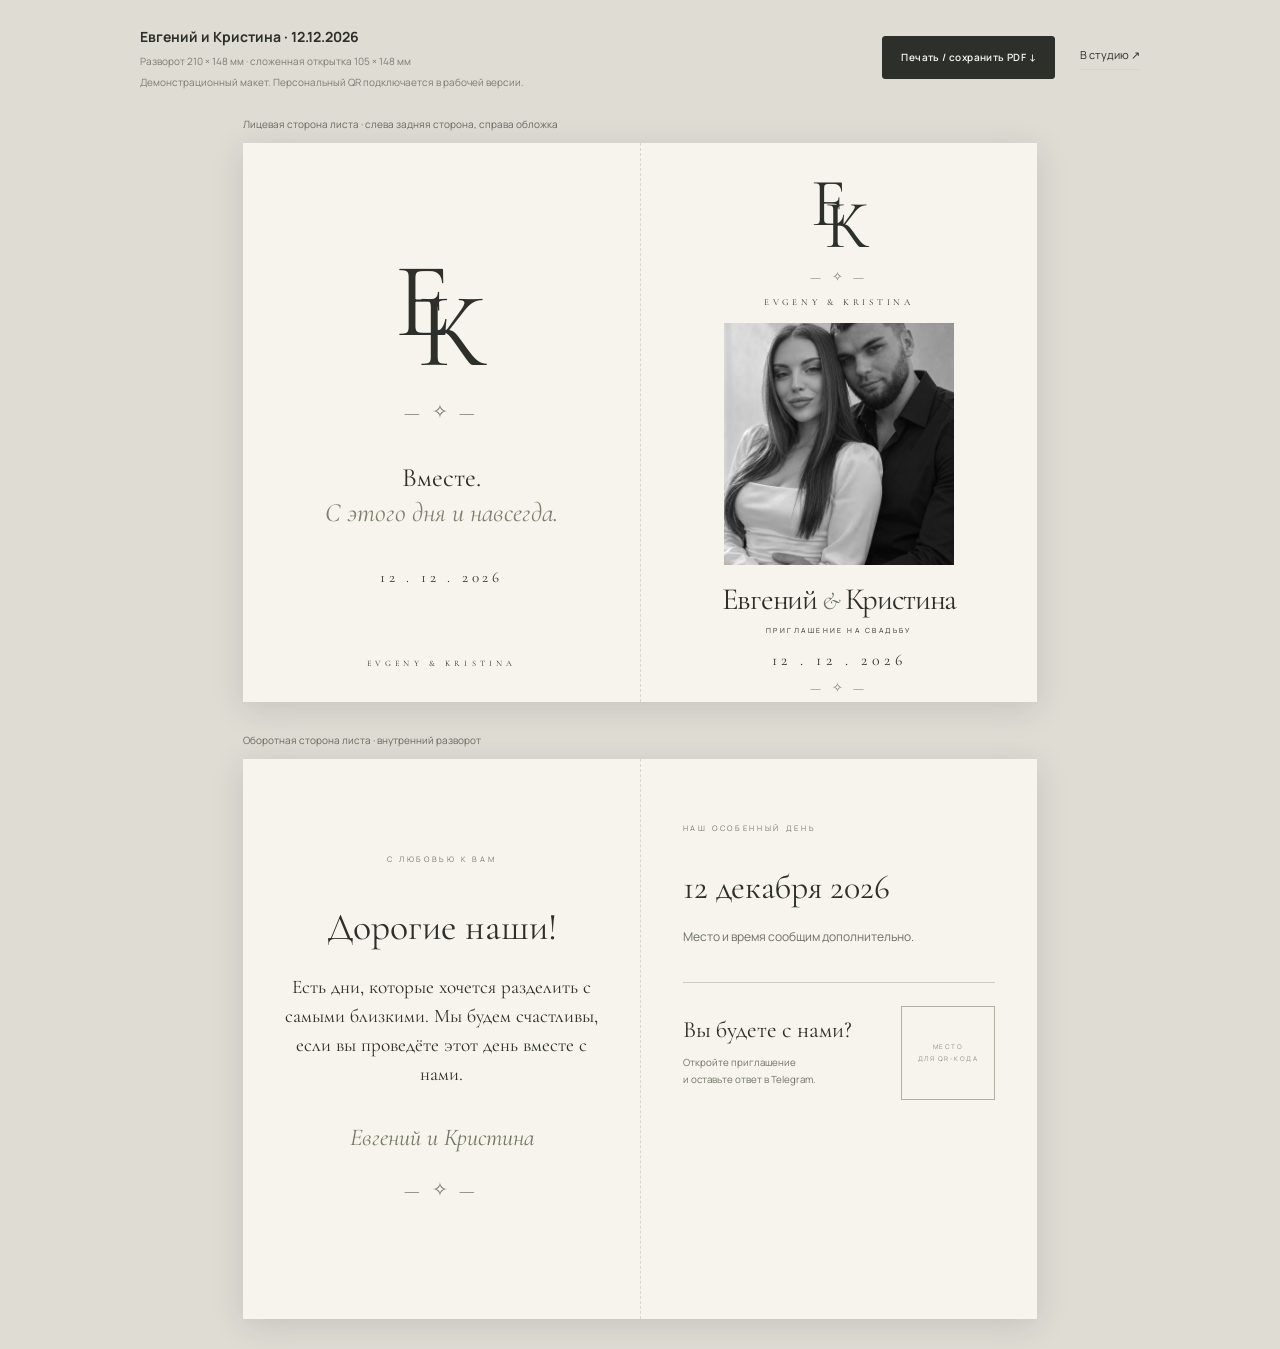
==== print.html @ 4cf1af22 "Publish wedding invitation client preview" ====
<!doctype html><html lang="ru"><head><meta charset="utf-8"><meta name="viewport" content="width=device-width,initial-scale=1"><title>Приглашение · печатный макет</title><link rel="stylesheet" href="./style.css"><link rel="stylesheet" href="./print.css"><script src="./js/print.js" defer></script></head><body class="print-body"><div class="print-controls"><div><b>Евгений и Кристина · 12.12.2026</b><p>Разворот 210 × 148 мм · сложенная открытка 105 × 148 мм</p><p id="print-warning">Демонстрационный макет. Персональный QR подключается в рабочей версии.</p></div><button class="button dark" id="print-button">Печать / сохранить PDF ↓</button><a href="./studio.html" class="text-link">В студию ↗</a></div><div class="spread-label">Лицевая сторона листа · слева задняя сторона, справа обложка</div><main><section class="spread outside"><div class="panel back"><div class="print-monogram">Е<span>К</span></div><div class="print-flourish">— ✧ —</div><p>Вместе.<br><em>С этого дня и навсегда.</em></p><div class="print-back-date">12 . 12 . 2026</div><span class="back-bottom">EVGENY & KRISTINA</span></div><div class="panel front"><div class="front-monogram">Е<span>К</span></div><div class="front-rule">— ✧ —</div><p class="front-latin">EVGENY & KRISTINA</p><img class="print-photo" src="./assets/couple-studio.webp" alt="Портрет Евгения и Кристины"><h1>Евгений <em>&</em> Кристина</h1><div class="front-invite">ПРИГЛАШЕНИЕ НА СВАДЬБУ</div><div class="front-date">12 . 12 . 2026</div><div class="front-rule bottom-rule">— ✧ —</div></div></section><div class="spread-label">Оборотная сторона листа · внутренний разворот</div><section class="spread inside"><div class="panel inside-letter"><div class="small-print-latin">С ЛЮБОВЬЮ К ВАМ</div><h2 id="print-greeting">Дорогие наши!</h2><p id="print-intro">Есть дни, которые хочется разделить с самыми близкими. Мы будем счастливы, если вы проведёте этот день вместе с нами.</p><div class="print-sign">Евгений и Кристина</div><div class="print-flourish">— ✧ —</div></div><div class="panel inside-details"><div class="small-print-latin">НАШ ОСОБЕННЫЙ ДЕНЬ</div><h2>12 декабря 2026</h2><p id="print-venue">Место и время сообщим дополнительно.</p><div id="print-schedule"></div><p id="print-deadline" class="print-deadline"></p><div class="print-qr-row"><div><h3>Вы будете с нами?</h3><p>Откройте приглашение<br>и оставьте ответ в Telegram.</p></div><div id="print-qr" class="print-qr-placeholder"><span>МЕСТО<br>ДЛЯ QR-КОДА</span></div></div><p class="print-contact" id="print-contact"></p></div></section></main></body></html>
---- style.css ----
@import url(./fonts/fonts.css);
:root{--paper:#f4f0e9;--paper-light:#faf8f4;--ink:#2d302a;--muted:#7c7d73;--line:#d8d4ca;--sage:#707967;--serif:'Cormorant Garamond',Georgia,'Times New Roman',serif;--sans:'Manrope','Segoe UI',Arial,sans-serif;--radius:3px}
*{box-sizing:border-box}html{scroll-behavior:smooth;scroll-padding-top:30px}body{margin:0;background:var(--paper);color:var(--ink);font-family:var(--sans);font-size:14px;line-height:1.7;-webkit-font-smoothing:antialiased}body:before{content:'';position:fixed;inset:0;pointer-events:none;opacity:.09;z-index:5;background-image:url("data:image/svg+xml,%3Csvg viewBox='0 0 180 180' xmlns='http://www.w3.org/2000/svg'%3E%3Cfilter id='n'%3E%3CfeTurbulence type='fractalNoise' baseFrequency='.8' numOctaves='3' stitchTiles='stitch'/%3E%3C/filter%3E%3Cpath fill='%23737360' opacity='.35' filter='url(%23n)' d='M0 0h180v180H0z'/%3E%3C/svg%3E")}a{color:inherit;text-decoration:none}button,input,select,textarea{font:inherit}button,a,input,select,textarea{touch-action:manipulation}button{cursor:pointer}button:disabled{opacity:.55;cursor:wait}button:focus-visible,a:focus-visible,input:focus-visible,select:focus-visible,textarea:focus-visible{outline:2px solid var(--sage);outline-offset:5px}input,select,textarea{min-width:0}textarea{resize:vertical}img{max-width:100%;display:block}[hidden]{display:none!important}h1,h2,h3,p{margin:0}h1,h2,h3{font-family:var(--serif);font-weight:400;line-height:1.06}em,.serif-italic{font-family:var(--serif);font-weight:400;font-style:italic}.tiny{font-size:11px;line-height:1.65}.muted{color:var(--muted)}.eyebrow,.section-number{font-size:10px;font-weight:600;letter-spacing:2.3px;line-height:1.8}.eyebrow{display:flex;align-items:center;gap:15px}.fine-line{width:45px;height:1px;background:var(--ink)}.button{display:inline-flex;gap:35px;align-items:center;justify-content:space-between;padding:17px 24px;border:1px solid var(--ink);font-size:11px;font-weight:600;letter-spacing:.4px;line-height:1.5;transition:background .2s,color .2s,transform .2s;border-radius:var(--radius)}.button span{font-size:20px;font-weight:400;line-height:1}.button.dark{background:var(--ink);color:var(--paper-light)}.button.dark:hover{background:#4e5748}.button.light{background:transparent}.button.light:hover{background:#e9e5dc}.button.small{padding:10px 15px;font-size:11px;gap:15px}.button.full{width:100%}.text-link{display:inline-flex;gap:24px;border-bottom:1px solid var(--line);padding-bottom:5px;font-size:11px}.text-link:hover{border-color:var(--ink)}.preview-bar{background:#e4e7dd;display:flex;align-items:center;justify-content:space-between;padding:8px max(5vw,24px);font-size:9px;letter-spacing:1.3px}.preview-bar a{letter-spacing:0;font-size:11px}.site-header{max-width:1440px;margin:auto;padding:28px 6vw;display:flex;align-items:center;justify-content:space-between;border-bottom:1px solid var(--line)}.brand{font:38px/1 var(--serif);display:flex;align-items:center;position:relative;letter-spacing:-10px;width:240px}.brand>span{position:relative;top:7px}.brand i{font:9px var(--sans);font-style:normal;letter-spacing:2px;margin-left:34px}.site-header nav{display:flex;align-items:center;gap:37px;font-size:11px}.nav-answer{border-bottom:1px solid var(--ink);padding:7px 0}.nav-answer span{margin-left:16px}.hero{max-width:1440px;min-height:760px;position:relative;margin:auto;padding:70px 10vw 90px;display:grid;grid-template-columns:1fr 1fr;gap:7vw;align-items:center}.hero h1{font-size:clamp(65px,7.2vw,112px);letter-spacing:-3px;margin:25px 0 22px;line-height:.94}.hero h1 em{font-size:.76em;display:inline-block;padding-right:4px;color:#7b806e}.hero-description{font-size:13px;color:#72756b;line-height:1.8}.hero-date{display:flex;align-items:center;gap:17px;margin:32px 0 30px}.hero-date>span:first-child{font:65px/.9 var(--serif)}.hero-date i{font-style:normal;font-size:11px;line-height:1.8;letter-spacing:1px}.date-star{font-size:44px;color:#8a8c7d;padding-left:25px}.hero-copy>.tiny{margin-top:14px;font-size:9px}.hero-art{position:relative;padding:0 16px 0 0;max-width:460px;justify-self:center;width:100%}.photo-mat{background:#fcfaf6;padding:23px 23px 17px;box-shadow:0 20px 60px #3f3b2b13,0 1px 3px #3f3b2b18;transform:rotate(2deg);position:relative}.photo-topline{font:10px var(--serif);letter-spacing:4px;text-align:center;margin-bottom:18px}.photo-topline span{padding:0 8px}.main-photo{width:100%;height:auto;aspect-ratio:3/4;object-fit:cover;object-position:center;filter:grayscale(1);border:0}.photo-sign{font:italic 35px/1.1 var(--serif);text-align:center;padding-top:19px}.photo-bottomline{font:10px var(--sans);letter-spacing:3px;text-align:center;margin-top:12px;color:#777c6d}.vertical-note{position:absolute;right:-28px;top:27%;writing-mode:vertical-rl;font-size:8px;letter-spacing:3px;color:var(--muted)}.hero-flower{position:absolute;left:-40px;bottom:-45px;font:100px var(--serif);color:#858b75;transform:rotate(10deg)}.scroll-note{position:absolute;bottom:25px;left:10vw;display:flex;gap:28px;font-size:8px;letter-spacing:2px}.scroll-note span{font-size:18px;line-height:1}.section{max-width:1440px;margin:auto;padding:90px 10vw;border-top:1px solid var(--line)}.invitation-section{display:grid;grid-template-columns:1fr 3fr;gap:50px}.section-number{color:var(--muted);font-size:9px;letter-spacing:1.8px;white-space:nowrap}.invitation-body{text-align:center;max-width:670px}.ornament{color:#818871;font-family:var(--serif);font-size:25px;letter-spacing:6px}.invitation-body h2{font-size:58px;margin:24px 0}.letter{font:30px/1.45 var(--serif);white-space:pre-line}.letter-sign{font:italic 30px/1.5 var(--serif);margin-top:26px;color:#777e6c}.countdown{display:flex;justify-content:center;align-items:center;gap:17px;margin-top:45px}.countdown>span{font:58px/.9 var(--serif)}.countdown>div{font-size:9px;line-height:1.6;text-align:left;letter-spacing:1px;color:var(--muted)}.section-heading{display:flex;align-items:flex-start;justify-content:space-between;gap:30px;margin-bottom:48px}.section-heading h2{font-size:52px}.details-grid{display:grid;grid-template-columns:1fr 1fr;border:1px solid var(--line)}.detail{padding:40px 45px}.detail+.detail{border-left:1px solid var(--line)}.detail-icon{font-size:28px;color:#7b846f;line-height:1;display:block;margin-bottom:22px}.detail .eyebrow{font-size:8px;color:var(--muted);margin-bottom:10px}.detail h3{font-size:35px;margin-bottom:10px}.detail p{font-size:12px;color:var(--muted);white-space:pre-line}.detail .text-link,.detail>.tiny{margin-top:22px;display:inline-block}.schedule-block{margin-top:45px}.schedule-block h3{font-size:36px;margin-bottom:24px}.schedule{display:grid;grid-template-columns:repeat(3,1fr);gap:20px}.schedule-item{border-top:1px solid var(--line);padding-top:16px}.schedule-item time{font:33px var(--serif)}.schedule-item p{font-size:12px;margin-top:6px;color:var(--muted)}.note-block{padding:28px 0 0;border-top:1px solid var(--line);margin-top:35px}.note-block p{margin-top:15px;white-space:pre-line;max-width:650px;font-size:13px}.rsvp-section{display:grid;grid-template-columns:1fr 1.2fr;gap:8vw;background:#edece3}.rsvp-intro h2{font-size:75px;margin:30px 0 22px}.rsvp-intro h2 em{color:#79826c}.rsvp-intro>p{font-size:12px;color:#72776b;max-width:270px}.deadline{margin-top:20px}.rsvp-mark{font:115px/1 var(--serif);letter-spacing:-35px;margin:50px 0 35px;color:#929782}.rsvp-mark span{position:relative;top:25px}.rsvp-panel{background:var(--paper-light);border:1px solid #deded1;padding:35px}.form-top{display:flex;justify-content:space-between;gap:10px;align-items:center;margin-bottom:26px}.form-top .eyebrow{font-size:9px;letter-spacing:1.5px}.form-top .tiny{font-size:9px;color:var(--muted)}.field{display:flex;flex-direction:column;gap:8px;margin-bottom:20px;font-size:11px;font-weight:600;line-height:1.5}.field input,.field select,.field textarea{width:100%;border:1px solid var(--line);padding:12px 13px;background:transparent;color:var(--ink);border-radius:2px;font-weight:400;font-size:12px}.field input::placeholder,.field textarea::placeholder{color:#9b9b91}.field input:focus,.field select:focus,.field textarea:focus{border-color:#788467;outline-offset:1px}fieldset{margin:0 0 20px;padding:0;border:0;min-width:0}legend{font-size:11px;font-weight:600;margin-bottom:10px;padding:0}.choice-grid{display:grid;grid-template-columns:1fr 1fr;gap:10px}.choice{padding:14px 12px;border:1px solid var(--line);display:flex;align-items:flex-start;gap:8px;cursor:pointer;position:relative;line-height:1.5}.choice:has(input:checked){border-color:#707c61;background:#edf0e6}.choice input{accent-color:#68755b;width:13px;height:13px;margin:3px 0 0;flex-shrink:0}.choice b{font-size:10px;display:block;font-weight:600}.choice small{font-size:9px;display:block;color:var(--muted);margin-top:4px}.choice i{font-style:normal;margin-left:auto;font-size:15px}.party-size{display:grid;grid-template-columns:1fr 1fr;gap:14px}.party-size .field{margin-bottom:4px}#party-hint{margin:8px 0 20px}.person-card{border-top:1px solid var(--line);padding-top:18px;margin-top:18px}.person-label{font-size:9px;font-weight:600;letter-spacing:1.5px;color:#78816e;margin-bottom:14px}.drink-group legend{font-size:10px;font-weight:400}.drink-options{display:flex;flex-wrap:wrap;gap:6px}.drink-chip{font-size:10px;cursor:pointer;position:relative}.drink-chip input{position:absolute;opacity:0;width:1px;height:1px}.drink-chip span{display:block;border:1px solid var(--line);padding:7px 10px;line-height:1.2;border-radius:30px}.drink-chip input:checked+span{background:var(--ink);border-color:var(--ink);color:#fff}.drink-chip input:focus-visible+span{outline:2px solid #6b785d;outline-offset:3px}.check-row{display:flex;align-items:flex-start;gap:10px;font-size:10px;line-height:1.6;cursor:pointer}.check-row input{width:15px;height:15px;margin:1px 0 0;accent-color:#68755b;flex-shrink:0}.transfer{padding:15px 0 20px;border-top:1px solid var(--line)}.comment-field{padding-top:8px}.optional{font-size:9px;color:var(--muted);font-weight:400}.consent{margin:22px 0 8px}.rsvp-panel .button{margin-top:20px}.notice{padding:13px 15px;margin:12px 0;font-size:12px;border-left:2px solid}.notice.error{background:#f5e9e3;color:#964d39;border-color:#ad654a}.notice.good{background:#e9eee2;color:#526444;border-color:#73865c}.save-message{padding:16px 0 0;font-size:12px;color:#53654a}.closing{text-align:center;padding:90px 20px}.closing h2{font-size:62px;margin:24px 0}.closing h2 em{color:#7a826c}.closing p{font-size:12px;color:var(--muted)}.closing #contact{margin-top:18px;white-space:pre-line}.closing-date{font-family:var(--serif);font-size:20px;letter-spacing:4px;margin-top:38px}footer{max-width:1440px;margin:auto;border-top:1px solid var(--line);padding:22px 6vw;display:flex;align-items:center;justify-content:space-between;color:var(--muted);font-size:10px}footer>span{font:22px var(--serif);color:var(--ink)}
/* Organizer studio */
.studio{background:#f6f4ef}.studio:before{opacity:.035}.studio-header{display:flex;justify-content:space-between;align-items:center;padding:22px 4vw;border-bottom:1px solid var(--line);background:var(--paper-light)}.studio-wordmark{display:flex;align-items:center;gap:20px}.studio-wordmark b{font:32px var(--serif);font-weight:400;white-space:nowrap}.studio-wordmark span{border-left:1px solid var(--line);padding-left:20px;font-size:10px;letter-spacing:1.5px;color:var(--muted)}.studio-actions{display:flex;gap:20px;align-items:center;font-size:11px}.studio-main{max-width:1320px;margin:auto;padding:42px 4vw 70px}.studio-heading{display:flex;justify-content:space-between;gap:20px;align-items:flex-end;margin-bottom:30px}.studio-heading h1{font-size:52px}.studio-heading .eyebrow{font-size:9px;color:var(--muted);margin-bottom:12px}.local-badge{font-size:10px;background:#e8ecdf;color:#637052;padding:7px 11px;border:1px solid #d8dfcb;white-space:nowrap}.stats{display:grid;grid-template-columns:repeat(4,1fr);border:1px solid var(--line);margin-bottom:35px;background:var(--paper-light)}.stat{padding:22px 26px}.stat+.stat{border-left:1px solid var(--line)}.stat b{display:block;font:43px/1.1 var(--serif);font-weight:400}.stat span{font-size:10px;color:var(--muted)}.tabs{display:flex;gap:30px;border-bottom:1px solid var(--line);margin-bottom:28px;overflow:auto}.tab{padding:13px 0;border:0;border-bottom:2px solid transparent;background:transparent;font-size:12px;white-space:nowrap;color:var(--muted)}.tab[aria-selected=true]{border-color:var(--ink);color:var(--ink)}.studio-toolbar{display:flex;gap:12px;align-items:center;justify-content:space-between;flex-wrap:wrap;margin-bottom:20px}.search-field{display:flex;gap:10px;flex:1;max-width:430px}.search-field input,.search-field select{padding:11px 13px;background:var(--paper-light);border:1px solid var(--line);font-size:11px;width:100%}.search-field select{max-width:145px}.toolbar-buttons{display:flex;gap:10px}.studio-card{background:var(--paper-light);border:1px solid var(--line);padding:28px;margin-bottom:20px}.studio-card h2{font-size:32px;margin-bottom:12px}.studio-card>p{font-size:12px;color:var(--muted);margin-bottom:22px}.studio-card .field{font-size:11px}.form-grid{display:grid;grid-template-columns:repeat(2,1fr);gap:0 20px}.span-2{grid-column:1/-1}.create-form{display:grid;grid-template-columns:3fr 1fr 1fr auto;gap:14px;align-items:end}.create-form .field{margin-bottom:0}.create-form .button{padding:14px 22px;white-space:nowrap}.guest-table{width:100%;border-collapse:collapse;font-size:11px}.guest-table th{text-align:left;white-space:nowrap;font-size:9px;letter-spacing:1px;font-weight:500;color:var(--muted);padding:13px 14px;border-bottom:1px solid var(--line)}.guest-table td{padding:18px 14px;border-bottom:1px solid #e6e3da;vertical-align:middle}.guest-table td:first-child{min-width:165px}.guest-table td strong{font-weight:600;font-size:12px;display:block}.guest-table td small{color:var(--muted);font-size:10px}.table-wrap{overflow-x:auto;border:1px solid var(--line);background:var(--paper-light)}.guest-table td:last-child{white-space:nowrap}.badge{font-size:9px;padding:4px 8px;display:inline-block;background:#e9e7de;color:#76786a;white-space:nowrap}.badge.yes{background:#e6ecde;color:#657353}.badge.no{background:#eee2dc;color:#936450}.badge.revoked{background:#eee9e6;color:#9c8b82}.link-button{background:transparent;border:0;border-bottom:1px solid var(--line);padding:3px 0;font-size:10px;color:var(--ink);margin-right:12px}.link-button:hover{border-color:var(--ink)}.empty-state{text-align:center;padding:58px 25px}.empty-state .ornament{font-size:35px}.empty-state h3{font-size:35px;margin:16px 0 12px}.empty-state p{font-size:12px;color:var(--muted);max-width:440px;margin:auto}.metric-grid{display:grid;grid-template-columns:1fr 1fr;gap:20px}.metric-row{display:flex;justify-content:space-between;gap:25px;padding:13px 0;border-bottom:1px solid var(--line);font-size:12px}.metric-row:last-child{border-bottom:0}.metric-row b{font-weight:500;font-size:15px}.guest-note{padding:15px 0;border-top:1px solid var(--line);font-size:12px}.guest-note b{font-weight:600;display:block;margin-bottom:6px}.guest-note p{color:var(--muted);white-space:pre-line}.connection-item{display:flex;gap:15px;align-items:flex-start;margin-bottom:20px}.connection-item .number{border:1px solid var(--line);padding:3px 12px;font:25px var(--serif)}.connection-item h3{font:600 12px var(--sans);margin-bottom:6px}.connection-item p{font-size:12px;color:var(--muted)}.connection-item code{font-size:11px;background:#efede5;padding:2px 5px;overflow-wrap:anywhere}.login-wrap{max-width:420px;margin:10vh auto;padding:35px;background:var(--paper-light);border:1px solid var(--line)}.login-wrap .eyebrow{font-size:9px;color:var(--muted);margin-bottom:16px}.login-wrap h1{font-size:43px;margin-bottom:15px}.login-wrap>p{font-size:12px;color:var(--muted);margin-bottom:26px}.login-wrap .tiny{margin-top:18px}.studio-toast{position:fixed;bottom:25px;left:50%;transform:translateX(-50%);padding:14px 22px;box-shadow:0 3px 30px #2222;background:var(--ink);color:var(--paper);font-size:12px;z-index:20;max-width:90vw}.dialog{border:1px solid var(--line);background:var(--paper-light);color:var(--ink);max-width:650px;width:calc(100% - 30px);padding:30px;max-height:88vh;overflow:auto}.dialog::backdrop{background:#2227;backdrop-filter:blur(3px)}.dialog h2{font-size:34px;margin-bottom:20px}.dialog .dialog-header{display:flex;justify-content:space-between;gap:20px;align-items:center}.icon-button{background:transparent;border:1px solid var(--line);width:33px;height:33px;line-height:1}.dialog .tiny{color:var(--muted);margin-bottom:16px}.share-link{display:flex;gap:10px;align-items:stretch;margin:15px 0}.share-link input{flex:1;min-width:0;padding:12px;border:1px solid var(--line);background:white;font-size:11px}.qr-preview{width:160px;height:160px;background:white;display:block;margin:20px auto}.share-actions{display:flex;justify-content:center;gap:15px;flex-wrap:wrap}.print-studio{display:grid;grid-template-columns:1fr 1fr;gap:35px;align-items:start}.card-preview{max-height:620px;margin:auto;box-shadow:0 8px 35px #2222}.print-info h2{font-size:40px}.print-info p{font-size:12px;color:var(--muted);margin:18px 0}.print-info .button{margin:5px 8px 5px 0}.print-info .notice{font-size:11px}.busy{opacity:.5;pointer-events:none}
@media(min-width:1600px){.hero{padding-left:140px;padding-right:140px;gap:100px}.section{padding-left:140px;padding-right:140px}.scroll-note{left:140px}}
@media(max-width:1000px){.hero{padding:65px 7vw 80px;gap:45px;min-height:650px}.hero h1{font-size:80px}.hero-art{max-width:360px}.section{padding:65px 7vw}.rsvp-section{gap:5vw;grid-template-columns:.85fr 1.2fr}.rsvp-panel{padding:24px}.rsvp-intro h2{font-size:65px}.choice-grid{grid-template-columns:1fr}.detail{padding:30px}.studio-wordmark span{max-width:190px}.hero-copy .button{gap:18px;padding:15px 18px}.letter{font-size:28px}.create-form{grid-template-columns:2fr 1fr 1fr}.create-form .button{grid-column:1/-1;justify-content:center}.form-top{align-items:flex-start;flex-direction:column;gap:3px}.section-heading h2{font-size:44px}}
@media(max-width:650px){.preview-bar{padding:7px 16px;font-size:7px;letter-spacing:.6px}.preview-bar a{font-size:9px}.site-header{padding:20px 23px}.brand{font-size:32px;width:auto}.brand i{font-size:8px;margin-left:25px;letter-spacing:1px}.site-header nav{gap:18px}.site-header nav>a:not(.nav-answer){display:none}.site-header nav>a{font-size:10px}.hero{grid-template-columns:1fr;padding:45px 28px 65px;gap:40px;min-height:0}.hero-copy{text-align:center}.hero-copy .eyebrow{justify-content:center;font-size:8px}.hero h1{font-size:76px;margin:25px 0 20px;letter-spacing:-2.2px}.hero h1 br{display:none}.hero h1 em{display:block;line-height:.9;font-size:46px;margin:5px 0}.hero-description{font-size:12px}.hero-date{justify-content:center;margin:24px 0}.hero-date>span:first-child{font-size:54px}.date-star{font-size:32px;padding-left:14px}.hero-copy .button{width:100%;max-width:330px;font-size:11px;padding:16px 21px}.hero-copy>.tiny{font-size:9px}.hero-art{max-width:330px;padding:0 12px;justify-self:center}.photo-mat{padding:17px 17px 15px;transform:rotate(1.3deg)}.photo-topline{font-size:8px;margin-bottom:14px;letter-spacing:3px}.photo-sign{font-size:30px;padding-top:15px}.photo-bottomline{font-size:8px}.vertical-note{right:-7px;top:24%;font-size:7px;letter-spacing:2px}.hero-flower{font-size:72px;left:-8px;bottom:-27px}.scroll-note{display:none}.section{padding:48px 25px}.invitation-section{grid-template-columns:1fr;gap:25px}.section-number{font-size:8px;letter-spacing:1.6px}.invitation-body h2{font-size:44px;margin:18px 0}.letter{font-size:25px;line-height:1.45}.letter-sign{font-size:26px}.countdown{margin-top:30px}.section-heading{display:block;margin-bottom:26px}.section-heading h2{font-size:40px;margin-top:22px}.section-heading h2 .serif-italic{display:block}.details-grid{grid-template-columns:1fr}.detail{padding:26px}.detail+.detail{border-left:0;border-top:1px solid var(--line)}.detail-icon{margin-bottom:16px}.detail h3{font-size:31px}.schedule{grid-template-columns:1fr 1fr;gap:18px}.schedule-item time{font-size:29px}.rsvp-section{grid-template-columns:1fr;gap:30px;padding:45px 18px}.rsvp-intro{padding:0 7px}.rsvp-intro h2{font-size:60px;margin:23px 0 17px}.rsvp-intro h2 br{display:none}.rsvp-intro>p{max-width:350px}.rsvp-mark{display:none}.rsvp-intro>.tiny{margin-top:12px;font-size:10px}.rsvp-panel{padding:24px 19px}.choice-grid{grid-template-columns:1fr 1fr}.choice{padding:13px 9px;gap:7px}.choice b{font-size:9px}.choice small{font-size:8px}.choice i{display:none}.form-top{flex-direction:row;align-items:center;margin-bottom:23px}.form-top .tiny{font-size:8px}.field input,.field select,.field textarea{font-size:16px;padding:12px}.field{font-size:11px}.drink-chip span{padding:9px 10px;font-size:10px}.drink-options{gap:7px}.check-row{font-size:11px}.closing{padding:60px 25px}.closing h2{font-size:43px}.closing-date{font-size:18px}footer{padding:20px 25px;gap:20px}footer p{font-size:8px}.studio-header{padding:17px 20px}.studio-wordmark{gap:12px}.studio-wordmark b{font-size:26px}.studio-wordmark span{font-size:8px;letter-spacing:.8px;padding-left:12px;max-width:130px;line-height:1.5}.studio-actions{gap:12px;font-size:9px}.studio-main{padding:30px 18px 55px}.studio-heading h1{font-size:40px}.studio-heading .eyebrow{font-size:8px}.local-badge{font-size:8px;padding:5px 7px}.stats{grid-template-columns:1fr 1fr;margin-bottom:23px}.stat{padding:18px}.stat b{font-size:36px}.stat:nth-child(3){border-left:0;border-top:1px solid var(--line)}.stat:nth-child(4){border-top:1px solid var(--line)}.stat span{font-size:9px}.tabs{gap:22px}.tab{font-size:11px}.studio-card{padding:22px 18px}.studio-toolbar{gap:14px}.search-field{max-width:none;width:100%;flex:auto}.toolbar-buttons{width:100%}.form-grid{grid-template-columns:1fr}.span-2{grid-column:auto}.create-form{grid-template-columns:1fr 1fr}.create-form>.field:first-child{grid-column:1/-1}.create-form .button{grid-column:1/-1}.metric-grid,.print-studio{grid-template-columns:1fr}.login-wrap{margin:7vh 20px;padding:30px 24px}.dialog{padding:23px}.share-link{flex-direction:column}.share-link .button{justify-content:center}.print-studio{gap:25px}.print-studio .card-preview{max-height:500px}.studio-toolbar .button{font-size:10px;padding:11px}.guest-table th,.guest-table td{padding:13px 11px}}
@media(prefers-reduced-motion:reduce){html{scroll-behavior:auto}*,*:before,*:after{animation:none!important;transition:none!important}}

/* Wedding portrait series */
.main-photo{aspect-ratio:2/3;filter:none;object-position:center top}.window-portrait{display:block;width:min(100%,300px);height:auto;margin:36px auto 0}.terrace-story{max-width:1152px;margin:70px auto 0;position:relative}.terrace-story img{display:block;width:100%;height:auto}.terrace-story span{position:absolute;left:5%;bottom:7%;font:italic 38px var(--serif);color:#fff;text-shadow:0 2px 12px #0008}@media(max-width:650px){.terrace-story{margin:35px 18px 0}.terrace-story span{font-size:24px}.window-portrait{width:230px}}

.preview-bar{flex-wrap:wrap;gap:12px}.preview-bar span{flex:1}.preview-bar a{white-space:nowrap}.demo-note{padding:15px 6vw;background:#e1e6d7;font-size:12px;text-align:center}.studio [disabled]{opacity:.65;cursor:default}
@media(max-width:650px){.preview-bar span{flex-basis:100%}.preview-bar{justify-content:center}.demo-note{font-size:10px}}
---- print.css ----
@page{size:210mm 148mm;margin:0}
.print-body{background:#dfdcd4}.print-body:before{display:none}.print-controls{max-width:1040px;margin:25px auto;display:flex;gap:25px;align-items:center;padding:0 20px}.print-controls>div{flex:1}.print-controls b{font-size:14px}.print-controls p{font-size:10px;color:var(--muted);margin-top:4px}.print-controls .button{font-size:10px;padding:13px 18px}.spread-label{max-width:210mm;margin:20px auto 10px;font-size:10px;color:#686b60}.spread{width:210mm;height:148mm;display:flex;margin:0 auto 30px;background:#f7f4ed;box-shadow:0 6px 30px #2222;overflow:hidden}.panel{width:105mm;height:148mm;position:relative;flex:none;overflow:hidden;padding:12mm 10mm;text-align:center}.panel+.panel{border-left:1px dashed #d9d6ce}.back{display:flex;align-items:center;justify-content:center;flex-direction:column}.print-monogram{font:28mm/.8 var(--serif);letter-spacing:-9mm;margin:0 9mm 6mm 0}.print-monogram span{position:relative;top:8mm}.print-flourish{font:5mm var(--serif);letter-spacing:1mm;color:#737966;margin:9mm 0 6mm}.back>p{font:7mm/1.3 var(--serif);margin-top:4mm}.back>p em{color:#7a806d}.print-back-date{font:4mm var(--serif);letter-spacing:1mm;margin-top:10mm}.back-bottom{position:absolute;bottom:9mm;font:2.2mm var(--serif);letter-spacing:1.1mm}.front{padding:9mm 10mm 8mm}.front-monogram{font:18mm/.8 var(--serif);letter-spacing:-6mm;margin-right:5mm;margin-bottom:3mm;height:22mm}.front-monogram span{position:relative;top:6mm}.front-rule{font:3.5mm/1 var(--serif);letter-spacing:1mm;color:#707763}.front-latin{font:2.4mm var(--serif);letter-spacing:1mm;margin:3.3mm 0 4mm}.print-photo{height:64mm;width:61mm;margin:0 auto;object-fit:cover;object-position:center;filter:grayscale(1)}.front h1{font:8.2mm/1 var(--serif);margin:5mm -6mm 3mm;white-space:nowrap;letter-spacing:-.35mm}.front h1 em{font-size:6.5mm;color:#6d7562}.front-invite{font:1.85mm var(--sans);letter-spacing:.65mm;margin-top:1mm}.front-date{font:4.2mm var(--serif);letter-spacing:1.2mm;margin-top:4mm}.bottom-rule{margin-top:3mm}.inside-letter{display:flex;flex-direction:column;justify-content:center;padding:16mm 11mm}.small-print-latin{font:2mm var(--sans);letter-spacing:.7mm;color:#767c6b}.inside-letter h2{font:10mm/1 var(--serif);margin:12mm -3mm 7mm}.inside-letter>p{font:5.1mm/1.5 var(--serif);white-space:pre-line}.print-sign{font:italic 6.4mm var(--serif);margin-top:9mm;color:#707961}.inside-letter .print-flourish{margin-top:7mm}.inside-details{text-align:left;padding:17mm 11mm}.inside-details h2{font:9mm var(--serif);margin:9mm 0 5mm}.inside-details>p{font:3.2mm/1.7 var(--sans);white-space:pre-line;color:#6b7163}.inside-details #print-schedule{font:2.9mm/1.7 var(--sans);margin-top:5mm;white-space:pre-line}.print-deadline{font-size:2.4mm!important;margin-top:5mm!important}.print-qr-row{display:flex;align-items:center;gap:7mm;margin-top:9mm;padding-top:6mm;border-top:.2mm solid #cccdbf}.print-qr-row>div:first-child{flex:1}.print-qr-row h3{font:6.2mm/1.1 var(--serif);margin-bottom:3mm}.print-qr-row p{font:2.6mm/1.8 var(--sans);color:#6e7464}.print-qr-placeholder{width:25mm;height:25mm;flex:none;border:.2mm solid #aeb39e;display:flex;align-items:center;justify-content:center;text-align:center}.print-qr-placeholder span{font:1.7mm/1.8 var(--sans);letter-spacing:.4mm;color:#8b917f}.print-qr-placeholder:has(img){border:0}.print-qr-placeholder img{width:25mm;height:25mm}.print-contact{font-size:2.3mm!important;margin-top:6mm!important}.print-body.compact-print .inside-details{padding-top:11mm}.print-body.compact-print .inside-details h2{margin:6mm 0 4mm}.print-body.compact-print .print-qr-row{margin-top:5mm;padding-top:4mm}
@media screen and (max-width:850px){.print-controls{flex-wrap:wrap;gap:15px}.print-controls>div{min-width:100%}.spread{transform-origin:top left;margin-left:12px}.print-body main{overflow:auto}.spread-label{padding:0 15px}}
@media print{.print-body{margin:0;background:white;-webkit-print-color-adjust:exact;print-color-adjust:exact}.print-controls,.spread-label{display:none}.spread{margin:0;box-shadow:none;break-after:page;page-break-after:always}.spread:last-child{break-after:auto;page-break-after:auto}.panel+.panel{border-left:0}body{width:210mm}}
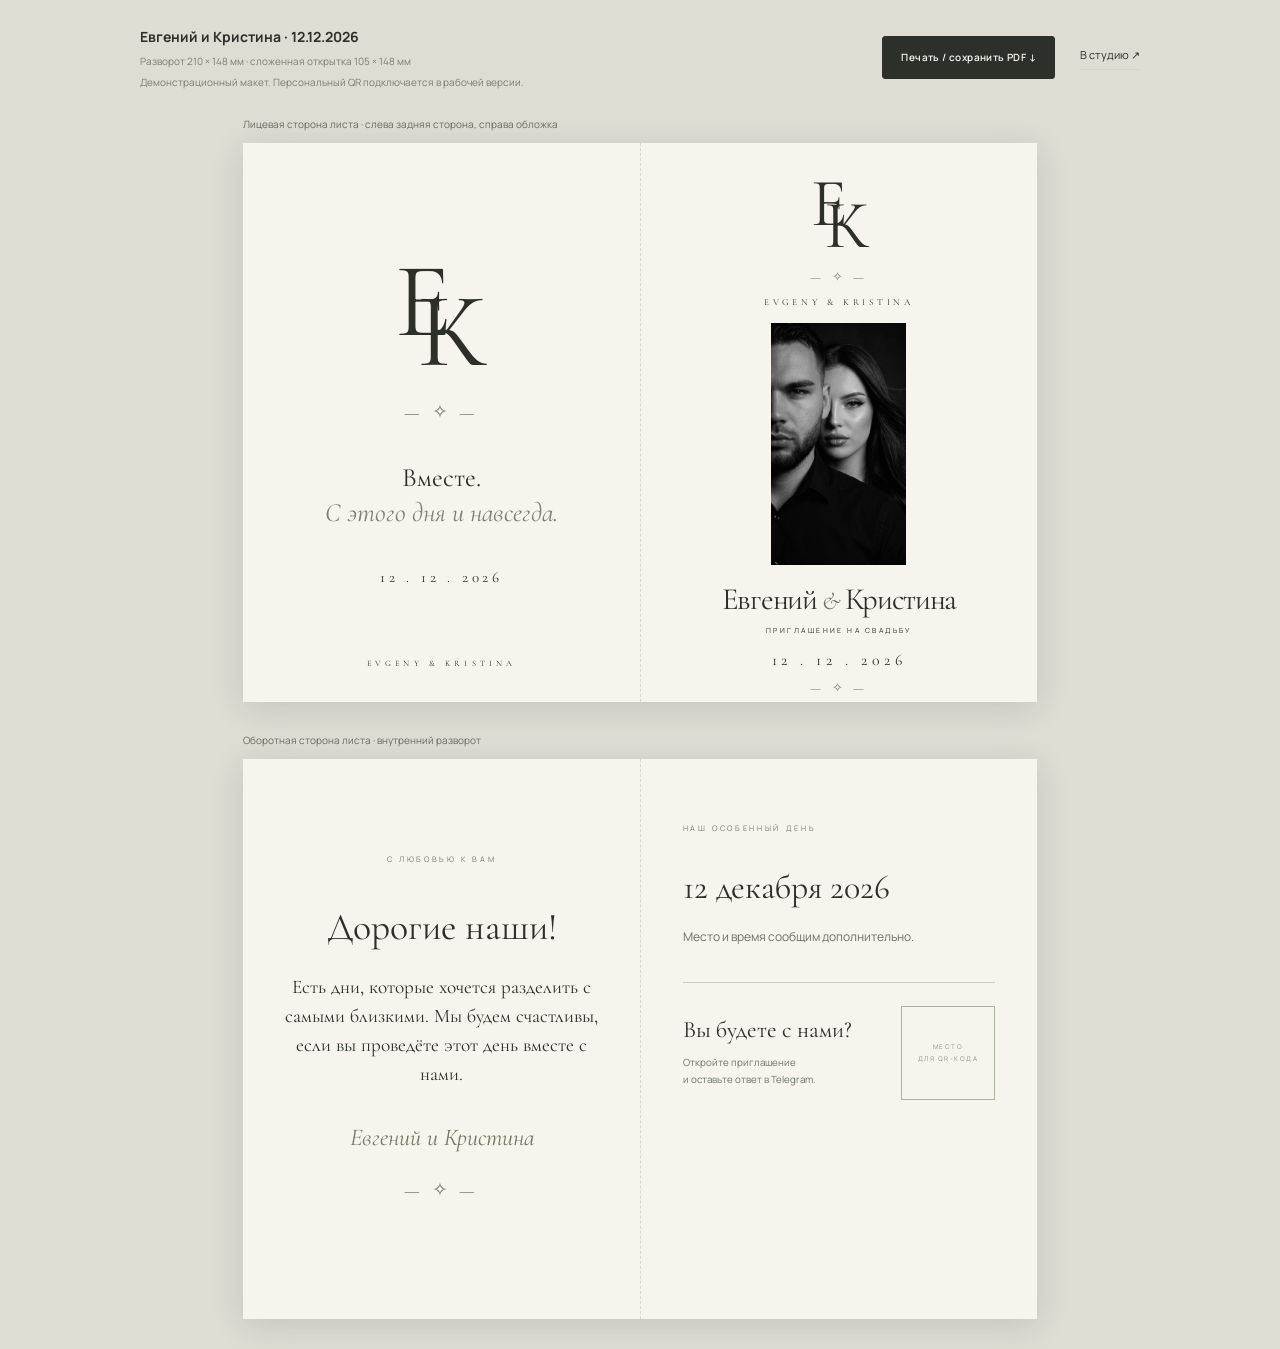
==== commit a9150cc7: "Publish wedding invitation client preview" ====
--- a/print.html
+++ b/print.html
@@ -1 +1 @@
-<!doctype html><html lang="ru"><head><meta charset="utf-8"><meta name="viewport" content="width=device-width,initial-scale=1"><title>Приглашение · печатный макет</title><link rel="stylesheet" href="./style.css"><link rel="stylesheet" href="./print.css"><script src="./js/print.js" defer></script></head><body class="print-body"><div class="print-controls"><div><b>Евгений и Кристина · 12.12.2026</b><p>Разворот 210 × 148 мм · сложенная открытка 105 × 148 мм</p><p id="print-warning">Демонстрационный макет. Персональный QR подключается в рабочей версии.</p></div><button class="button dark" id="print-button">Печать / сохранить PDF ↓</button><a href="./studio.html" class="text-link">В студию ↗</a></div><div class="spread-label">Лицевая сторона листа · слева задняя сторона, справа обложка</div><main><section class="spread outside"><div class="panel back"><div class="print-monogram">Е<span>К</span></div><div class="print-flourish">— ✧ —</div><p>Вместе.<br><em>С этого дня и навсегда.</em></p><div class="print-back-date">12 . 12 . 2026</div><span class="back-bottom">EVGENY & KRISTINA</span></div><div class="panel front"><div class="front-monogram">Е<span>К</span></div><div class="front-rule">— ✧ —</div><p class="front-latin">EVGENY & KRISTINA</p><img class="print-photo" src="./assets/couple-studio.webp" alt="Портрет Евгения и Кристины"><h1>Евгений <em>&</em> Кристина</h1><div class="front-invite">ПРИГЛАШЕНИЕ НА СВАДЬБУ</div><div class="front-date">12 . 12 . 2026</div><div class="front-rule bottom-rule">— ✧ —</div></div></section><div class="spread-label">Оборотная сторона листа · внутренний разворот</div><section class="spread inside"><div class="panel inside-letter"><div class="small-print-latin">С ЛЮБОВЬЮ К ВАМ</div><h2 id="print-greeting">Дорогие наши!</h2><p id="print-intro">Есть дни, которые хочется разделить с самыми близкими. Мы будем счастливы, если вы проведёте этот день вместе с нами.</p><div class="print-sign">Евгений и Кристина</div><div class="print-flourish">— ✧ —</div></div><div class="panel inside-details"><div class="small-print-latin">НАШ ОСОБЕННЫЙ ДЕНЬ</div><h2>12 декабря 2026</h2><p id="print-venue">Место и время сообщим дополнительно.</p><div id="print-schedule"></div><p id="print-deadline" class="print-deadline"></p><div class="print-qr-row"><div><h3>Вы будете с нами?</h3><p>Откройте приглашение<br>и оставьте ответ в Telegram.</p></div><div id="print-qr" class="print-qr-placeholder"><span>МЕСТО<br>ДЛЯ QR-КОДА</span></div></div><p class="print-contact" id="print-contact"></p></div></section></main></body></html>
+<!doctype html><html lang="ru"><head><meta charset="utf-8"><meta name="viewport" content="width=device-width,initial-scale=1"><title>Приглашение · печатный макет</title><link rel="stylesheet" href="./style.css"><link rel="stylesheet" href="./print.css"><script src="./js/print.js" defer></script></head><body class="print-body"><div class="print-controls"><div><b>Евгений и Кристина · 12.12.2026</b><p>Разворот 210 × 148 мм · сложенная открытка 105 × 148 мм</p><p id="print-warning">Демонстрационный макет. Персональный QR подключается в рабочей версии.</p></div><button class="button dark" id="print-button">Печать / сохранить PDF ↓</button><a href="./studio.html" class="text-link">В студию ↗</a></div><div class="spread-label">Лицевая сторона листа · слева задняя сторона, справа обложка</div><main><section class="spread outside"><div class="panel back"><div class="print-monogram">Е<span>К</span></div><div class="print-flourish">— ✧ —</div><p>Вместе.<br><em>С этого дня и навсегда.</em></p><div class="print-back-date">12 . 12 . 2026</div><span class="back-bottom">EVGENY & KRISTINA</span></div><div class="panel front"><div class="front-monogram">Е<span>К</span></div><div class="front-rule">— ✧ —</div><p class="front-latin">EVGENY & KRISTINA</p><img class="print-photo" src="./assets/couple-approved.jpg" alt="Портрет Евгения и Кристины"><h1>Евгений <em>&</em> Кристина</h1><div class="front-invite">ПРИГЛАШЕНИЕ НА СВАДЬБУ</div><div class="front-date">12 . 12 . 2026</div><div class="front-rule bottom-rule">— ✧ —</div></div></section><div class="spread-label">Оборотная сторона листа · внутренний разворот</div><section class="spread inside"><div class="panel inside-letter"><div class="small-print-latin">С ЛЮБОВЬЮ К ВАМ</div><h2 id="print-greeting">Дорогие наши!</h2><p id="print-intro">Есть дни, которые хочется разделить с самыми близкими. Мы будем счастливы, если вы проведёте этот день вместе с нами.</p><div class="print-sign">Евгений и Кристина</div><div class="print-flourish">— ✧ —</div></div><div class="panel inside-details"><div class="small-print-latin">НАШ ОСОБЕННЫЙ ДЕНЬ</div><h2>12 декабря 2026</h2><p id="print-venue">Место и время сообщим дополнительно.</p><div id="print-schedule"></div><p id="print-deadline" class="print-deadline"></p><div class="print-qr-row"><div><h3>Вы будете с нами?</h3><p>Откройте приглашение<br>и оставьте ответ в Telegram.</p></div><div id="print-qr" class="print-qr-placeholder"><span>МЕСТО<br>ДЛЯ QR-КОДА</span></div></div><p class="print-contact" id="print-contact"></p></div></section></main></body></html>
--- a/style.css
+++ b/style.css
@@ -8,8 +8,8 @@
 @media(max-width:650px){.preview-bar{padding:7px 16px;font-size:7px;letter-spacing:.6px}.preview-bar a{font-size:9px}.site-header{padding:20px 23px}.brand{font-size:32px;width:auto}.brand i{font-size:8px;margin-left:25px;letter-spacing:1px}.site-header nav{gap:18px}.site-header nav>a:not(.nav-answer){display:none}.site-header nav>a{font-size:10px}.hero{grid-template-columns:1fr;padding:45px 28px 65px;gap:40px;min-height:0}.hero-copy{text-align:center}.hero-copy .eyebrow{justify-content:center;font-size:8px}.hero h1{font-size:76px;margin:25px 0 20px;letter-spacing:-2.2px}.hero h1 br{display:none}.hero h1 em{display:block;line-height:.9;font-size:46px;margin:5px 0}.hero-description{font-size:12px}.hero-date{justify-content:center;margin:24px 0}.hero-date>span:first-child{font-size:54px}.date-star{font-size:32px;padding-left:14px}.hero-copy .button{width:100%;max-width:330px;font-size:11px;padding:16px 21px}.hero-copy>.tiny{font-size:9px}.hero-art{max-width:330px;padding:0 12px;justify-self:center}.photo-mat{padding:17px 17px 15px;transform:rotate(1.3deg)}.photo-topline{font-size:8px;margin-bottom:14px;letter-spacing:3px}.photo-sign{font-size:30px;padding-top:15px}.photo-bottomline{font-size:8px}.vertical-note{right:-7px;top:24%;font-size:7px;letter-spacing:2px}.hero-flower{font-size:72px;left:-8px;bottom:-27px}.scroll-note{display:none}.section{padding:48px 25px}.invitation-section{grid-template-columns:1fr;gap:25px}.section-number{font-size:8px;letter-spacing:1.6px}.invitation-body h2{font-size:44px;margin:18px 0}.letter{font-size:25px;line-height:1.45}.letter-sign{font-size:26px}.countdown{margin-top:30px}.section-heading{display:block;margin-bottom:26px}.section-heading h2{font-size:40px;margin-top:22px}.section-heading h2 .serif-italic{display:block}.details-grid{grid-template-columns:1fr}.detail{padding:26px}.detail+.detail{border-left:0;border-top:1px solid var(--line)}.detail-icon{margin-bottom:16px}.detail h3{font-size:31px}.schedule{grid-template-columns:1fr 1fr;gap:18px}.schedule-item time{font-size:29px}.rsvp-section{grid-template-columns:1fr;gap:30px;padding:45px 18px}.rsvp-intro{padding:0 7px}.rsvp-intro h2{font-size:60px;margin:23px 0 17px}.rsvp-intro h2 br{display:none}.rsvp-intro>p{max-width:350px}.rsvp-mark{display:none}.rsvp-intro>.tiny{margin-top:12px;font-size:10px}.rsvp-panel{padding:24px 19px}.choice-grid{grid-template-columns:1fr 1fr}.choice{padding:13px 9px;gap:7px}.choice b{font-size:9px}.choice small{font-size:8px}.choice i{display:none}.form-top{flex-direction:row;align-items:center;margin-bottom:23px}.form-top .tiny{font-size:8px}.field input,.field select,.field textarea{font-size:16px;padding:12px}.field{font-size:11px}.drink-chip span{padding:9px 10px;font-size:10px}.drink-options{gap:7px}.check-row{font-size:11px}.closing{padding:60px 25px}.closing h2{font-size:43px}.closing-date{font-size:18px}footer{padding:20px 25px;gap:20px}footer p{font-size:8px}.studio-header{padding:17px 20px}.studio-wordmark{gap:12px}.studio-wordmark b{font-size:26px}.studio-wordmark span{font-size:8px;letter-spacing:.8px;padding-left:12px;max-width:130px;line-height:1.5}.studio-actions{gap:12px;font-size:9px}.studio-main{padding:30px 18px 55px}.studio-heading h1{font-size:40px}.studio-heading .eyebrow{font-size:8px}.local-badge{font-size:8px;padding:5px 7px}.stats{grid-template-columns:1fr 1fr;margin-bottom:23px}.stat{padding:18px}.stat b{font-size:36px}.stat:nth-child(3){border-left:0;border-top:1px solid var(--line)}.stat:nth-child(4){border-top:1px solid var(--line)}.stat span{font-size:9px}.tabs{gap:22px}.tab{font-size:11px}.studio-card{padding:22px 18px}.studio-toolbar{gap:14px}.search-field{max-width:none;width:100%;flex:auto}.toolbar-buttons{width:100%}.form-grid{grid-template-columns:1fr}.span-2{grid-column:auto}.create-form{grid-template-columns:1fr 1fr}.create-form>.field:first-child{grid-column:1/-1}.create-form .button{grid-column:1/-1}.metric-grid,.print-studio{grid-template-columns:1fr}.login-wrap{margin:7vh 20px;padding:30px 24px}.dialog{padding:23px}.share-link{flex-direction:column}.share-link .button{justify-content:center}.print-studio{gap:25px}.print-studio .card-preview{max-height:500px}.studio-toolbar .button{font-size:10px;padding:11px}.guest-table th,.guest-table td{padding:13px 11px}}
 @media(prefers-reduced-motion:reduce){html{scroll-behavior:auto}*,*:before,*:after{animation:none!important;transition:none!important}}
 
-/* Wedding portrait series */
-.main-photo{aspect-ratio:2/3;filter:none;object-position:center top}.window-portrait{display:block;width:min(100%,300px);height:auto;margin:36px auto 0}.terrace-story{max-width:1152px;margin:70px auto 0;position:relative}.terrace-story img{display:block;width:100%;height:auto}.terrace-story span{position:absolute;left:5%;bottom:7%;font:italic 38px var(--serif);color:#fff;text-shadow:0 2px 12px #0008}@media(max-width:650px){.terrace-story{margin:35px 18px 0}.terrace-story span{font-size:24px}.window-portrait{width:230px}}
+/* Approved client portrait: preserve original composition */
+.main-photo{aspect-ratio:1429/2560;height:auto;filter:none;object-fit:contain;object-position:center}.hero-art{max-width:370px}@media(max-width:650px){.hero-art{max-width:310px}}
 
 .preview-bar{flex-wrap:wrap;gap:12px}.preview-bar span{flex:1}.preview-bar a{white-space:nowrap}.demo-note{padding:15px 6vw;background:#e1e6d7;font-size:12px;text-align:center}.studio [disabled]{opacity:.65;cursor:default}
 @media(max-width:650px){.preview-bar span{flex-basis:100%}.preview-bar{justify-content:center}.demo-note{font-size:10px}}
--- a/print.css
+++ b/print.css
@@ -2,3 +2,5 @@
 .print-body{background:#dfdcd4}.print-body:before{display:none}.print-controls{max-width:1040px;margin:25px auto;display:flex;gap:25px;align-items:center;padding:0 20px}.print-controls>div{flex:1}.print-controls b{font-size:14px}.print-controls p{font-size:10px;color:var(--muted);margin-top:4px}.print-controls .button{font-size:10px;padding:13px 18px}.spread-label{max-width:210mm;margin:20px auto 10px;font-size:10px;color:#686b60}.spread{width:210mm;height:148mm;display:flex;margin:0 auto 30px;background:#f7f4ed;box-shadow:0 6px 30px #2222;overflow:hidden}.panel{width:105mm;height:148mm;position:relative;flex:none;overflow:hidden;padding:12mm 10mm;text-align:center}.panel+.panel{border-left:1px dashed #d9d6ce}.back{display:flex;align-items:center;justify-content:center;flex-direction:column}.print-monogram{font:28mm/.8 var(--serif);letter-spacing:-9mm;margin:0 9mm 6mm 0}.print-monogram span{position:relative;top:8mm}.print-flourish{font:5mm var(--serif);letter-spacing:1mm;color:#737966;margin:9mm 0 6mm}.back>p{font:7mm/1.3 var(--serif);margin-top:4mm}.back>p em{color:#7a806d}.print-back-date{font:4mm var(--serif);letter-spacing:1mm;margin-top:10mm}.back-bottom{position:absolute;bottom:9mm;font:2.2mm var(--serif);letter-spacing:1.1mm}.front{padding:9mm 10mm 8mm}.front-monogram{font:18mm/.8 var(--serif);letter-spacing:-6mm;margin-right:5mm;margin-bottom:3mm;height:22mm}.front-monogram span{position:relative;top:6mm}.front-rule{font:3.5mm/1 var(--serif);letter-spacing:1mm;color:#707763}.front-latin{font:2.4mm var(--serif);letter-spacing:1mm;margin:3.3mm 0 4mm}.print-photo{height:64mm;width:61mm;margin:0 auto;object-fit:cover;object-position:center;filter:grayscale(1)}.front h1{font:8.2mm/1 var(--serif);margin:5mm -6mm 3mm;white-space:nowrap;letter-spacing:-.35mm}.front h1 em{font-size:6.5mm;color:#6d7562}.front-invite{font:1.85mm var(--sans);letter-spacing:.65mm;margin-top:1mm}.front-date{font:4.2mm var(--serif);letter-spacing:1.2mm;margin-top:4mm}.bottom-rule{margin-top:3mm}.inside-letter{display:flex;flex-direction:column;justify-content:center;padding:16mm 11mm}.small-print-latin{font:2mm var(--sans);letter-spacing:.7mm;color:#767c6b}.inside-letter h2{font:10mm/1 var(--serif);margin:12mm -3mm 7mm}.inside-letter>p{font:5.1mm/1.5 var(--serif);white-space:pre-line}.print-sign{font:italic 6.4mm var(--serif);margin-top:9mm;color:#707961}.inside-letter .print-flourish{margin-top:7mm}.inside-details{text-align:left;padding:17mm 11mm}.inside-details h2{font:9mm var(--serif);margin:9mm 0 5mm}.inside-details>p{font:3.2mm/1.7 var(--sans);white-space:pre-line;color:#6b7163}.inside-details #print-schedule{font:2.9mm/1.7 var(--sans);margin-top:5mm;white-space:pre-line}.print-deadline{font-size:2.4mm!important;margin-top:5mm!important}.print-qr-row{display:flex;align-items:center;gap:7mm;margin-top:9mm;padding-top:6mm;border-top:.2mm solid #cccdbf}.print-qr-row>div:first-child{flex:1}.print-qr-row h3{font:6.2mm/1.1 var(--serif);margin-bottom:3mm}.print-qr-row p{font:2.6mm/1.8 var(--sans);color:#6e7464}.print-qr-placeholder{width:25mm;height:25mm;flex:none;border:.2mm solid #aeb39e;display:flex;align-items:center;justify-content:center;text-align:center}.print-qr-placeholder span{font:1.7mm/1.8 var(--sans);letter-spacing:.4mm;color:#8b917f}.print-qr-placeholder:has(img){border:0}.print-qr-placeholder img{width:25mm;height:25mm}.print-contact{font-size:2.3mm!important;margin-top:6mm!important}.print-body.compact-print .inside-details{padding-top:11mm}.print-body.compact-print .inside-details h2{margin:6mm 0 4mm}.print-body.compact-print .print-qr-row{margin-top:5mm;padding-top:4mm}
 @media screen and (max-width:850px){.print-controls{flex-wrap:wrap;gap:15px}.print-controls>div{min-width:100%}.spread{transform-origin:top left;margin-left:12px}.print-body main{overflow:auto}.spread-label{padding:0 15px}}
 @media print{.print-body{margin:0;background:white;-webkit-print-color-adjust:exact;print-color-adjust:exact}.print-controls,.spread-label{display:none}.spread{margin:0;box-shadow:none;break-after:page;page-break-after:always}.spread:last-child{break-after:auto;page-break-after:auto}.panel+.panel{border-left:0}body{width:210mm}}
+
+.print-photo{width:auto;max-width:61mm;height:64mm;object-fit:contain;filter:none}
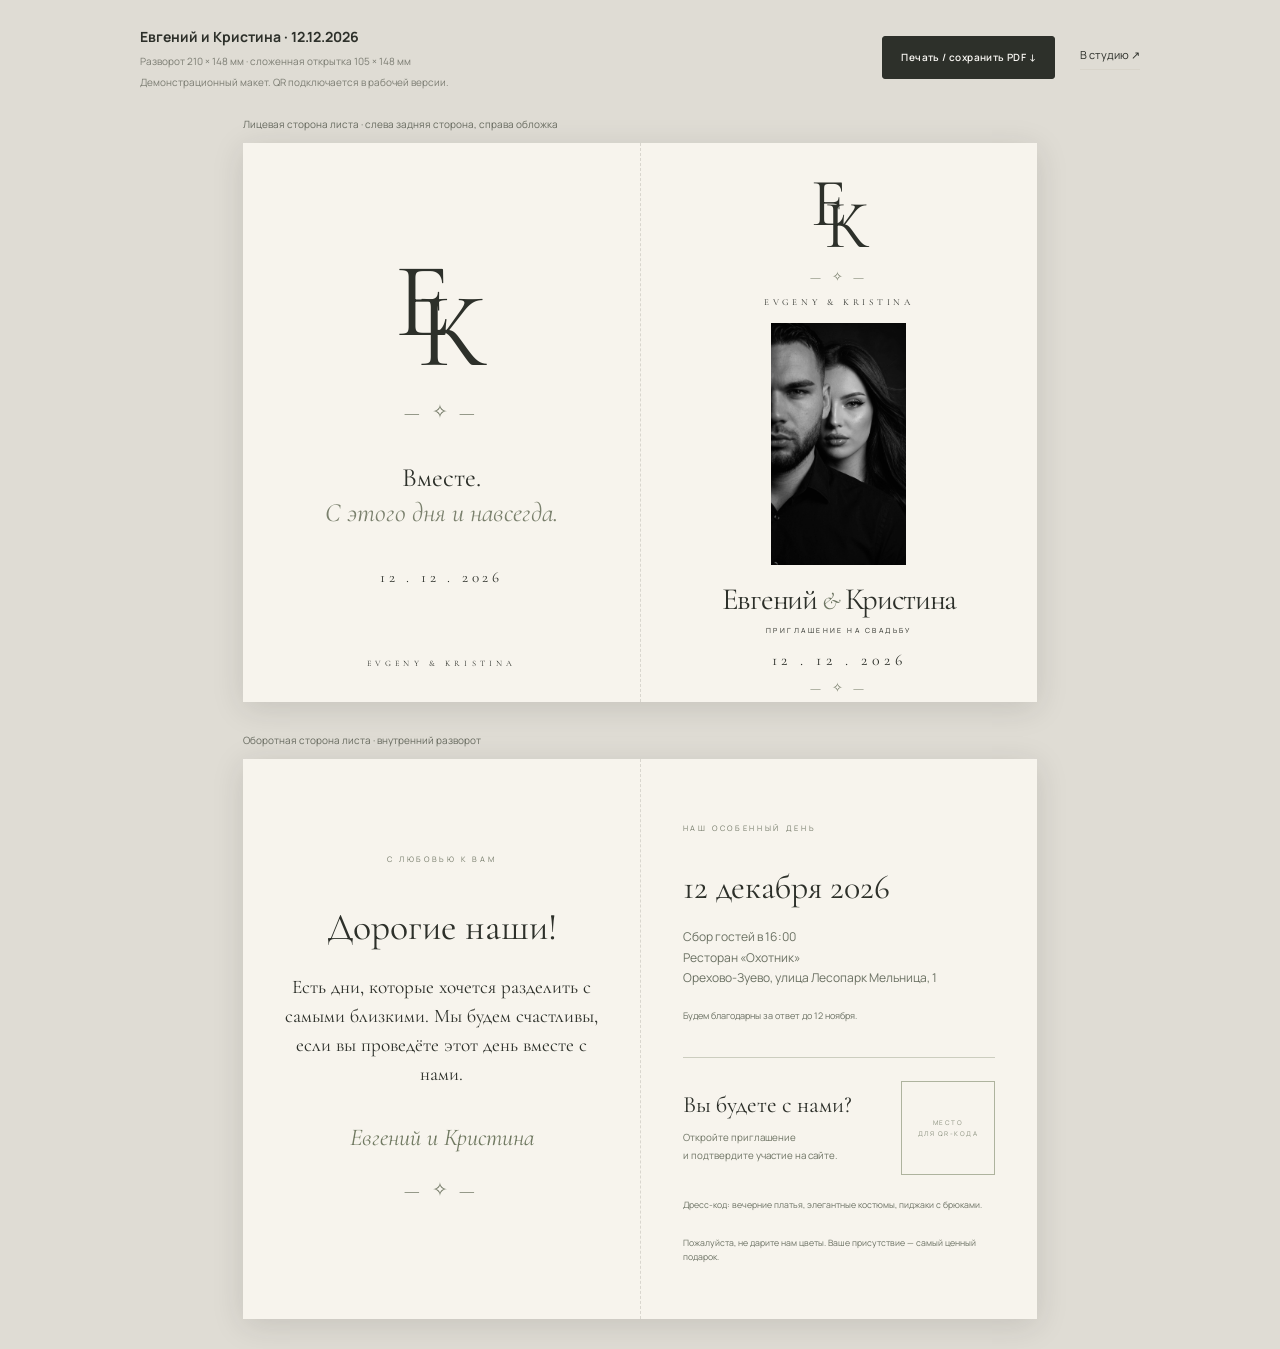
==== commit 09f5116c: "Publish wedding invitation client preview" ====
--- a/print.html
+++ b/print.html
@@ -1 +1 @@
-<!doctype html><html lang="ru"><head><meta charset="utf-8"><meta name="viewport" content="width=device-width,initial-scale=1"><title>Приглашение · печатный макет</title><link rel="stylesheet" href="./style.css"><link rel="stylesheet" href="./print.css"><script src="./js/print.js" defer></script></head><body class="print-body"><div class="print-controls"><div><b>Евгений и Кристина · 12.12.2026</b><p>Разворот 210 × 148 мм · сложенная открытка 105 × 148 мм</p><p id="print-warning">Демонстрационный макет. Персональный QR подключается в рабочей версии.</p></div><button class="button dark" id="print-button">Печать / сохранить PDF ↓</button><a href="./studio.html" class="text-link">В студию ↗</a></div><div class="spread-label">Лицевая сторона листа · слева задняя сторона, справа обложка</div><main><section class="spread outside"><div class="panel back"><div class="print-monogram">Е<span>К</span></div><div class="print-flourish">— ✧ —</div><p>Вместе.<br><em>С этого дня и навсегда.</em></p><div class="print-back-date">12 . 12 . 2026</div><span class="back-bottom">EVGENY & KRISTINA</span></div><div class="panel front"><div class="front-monogram">Е<span>К</span></div><div class="front-rule">— ✧ —</div><p class="front-latin">EVGENY & KRISTINA</p><img class="print-photo" src="./assets/couple-approved.jpg" alt="Портрет Евгения и Кристины"><h1>Евгений <em>&</em> Кристина</h1><div class="front-invite">ПРИГЛАШЕНИЕ НА СВАДЬБУ</div><div class="front-date">12 . 12 . 2026</div><div class="front-rule bottom-rule">— ✧ —</div></div></section><div class="spread-label">Оборотная сторона листа · внутренний разворот</div><section class="spread inside"><div class="panel inside-letter"><div class="small-print-latin">С ЛЮБОВЬЮ К ВАМ</div><h2 id="print-greeting">Дорогие наши!</h2><p id="print-intro">Есть дни, которые хочется разделить с самыми близкими. Мы будем счастливы, если вы проведёте этот день вместе с нами.</p><div class="print-sign">Евгений и Кристина</div><div class="print-flourish">— ✧ —</div></div><div class="panel inside-details"><div class="small-print-latin">НАШ ОСОБЕННЫЙ ДЕНЬ</div><h2>12 декабря 2026</h2><p id="print-venue">Место и время сообщим дополнительно.</p><div id="print-schedule"></div><p id="print-deadline" class="print-deadline"></p><div class="print-qr-row"><div><h3>Вы будете с нами?</h3><p>Откройте приглашение<br>и оставьте ответ в Telegram.</p></div><div id="print-qr" class="print-qr-placeholder"><span>МЕСТО<br>ДЛЯ QR-КОДА</span></div></div><p class="print-contact" id="print-contact"></p></div></section></main></body></html>
+<!doctype html><html lang="ru"><head><meta charset="utf-8"><meta name="viewport" content="width=device-width,initial-scale=1"><title>Приглашение · печатный макет</title><link rel="stylesheet" href="./style.css"><link rel="stylesheet" href="./print.css"><script src="./js/print.js" defer></script></head><body class="print-body"><div class="print-controls"><div><b>Евгений и Кристина · 12.12.2026</b><p>Разворот 210 × 148 мм · сложенная открытка 105 × 148 мм</p><p id="print-warning">Демонстрационный макет. QR подключается в рабочей версии.</p></div><button class="button dark" id="print-button">Печать / сохранить PDF ↓</button><a href="./studio.html" class="text-link">В студию ↗</a></div><div class="spread-label">Лицевая сторона листа · слева задняя сторона, справа обложка</div><main><section class="spread outside"><div class="panel back"><div class="print-monogram">Е<span>К</span></div><div class="print-flourish">— ✧ —</div><p>Вместе.<br><em>С этого дня и навсегда.</em></p><div class="print-back-date">12 . 12 . 2026</div><span class="back-bottom">EVGENY & KRISTINA</span></div><div class="panel front"><div class="front-monogram">Е<span>К</span></div><div class="front-rule">— ✧ —</div><p class="front-latin">EVGENY & KRISTINA</p><img class="print-photo" src="./assets/couple-approved.jpg" alt="Портрет Евгения и Кристины"><h1>Евгений <em>&</em> Кристина</h1><div class="front-invite">ПРИГЛАШЕНИЕ НА СВАДЬБУ</div><div class="front-date">12 . 12 . 2026</div><div class="front-rule bottom-rule">— ✧ —</div></div></section><div class="spread-label">Оборотная сторона листа · внутренний разворот</div><section class="spread inside"><div class="panel inside-letter"><div class="small-print-latin">С ЛЮБОВЬЮ К ВАМ</div><h2 id="print-greeting">Дорогие наши!</h2><p id="print-intro">Есть дни, которые хочется разделить с самыми близкими. Мы будем счастливы, если вы проведёте этот день вместе с нами.</p><div class="print-sign">Евгений и Кристина</div><div class="print-flourish">— ✧ —</div></div><div class="panel inside-details"><div class="small-print-latin">НАШ ОСОБЕННЫЙ ДЕНЬ</div><h2>12 декабря 2026</h2><p id="print-venue">Ресторан «Охотник» · сбор гостей в 16:00.</p><div id="print-schedule"></div><p id="print-deadline" class="print-deadline"></p><div class="print-qr-row"><div><h3>Вы будете с нами?</h3><p>Откройте приглашение<br>и подтвердите участие на сайте.</p></div><div id="print-qr" class="print-qr-placeholder"><span>МЕСТО<br>ДЛЯ QR-КОДА</span></div></div><p class="print-contact" id="print-dress">Дресс-код: вечерние платья, элегантные костюмы, пиджаки с брюками.</p><p class="print-contact" id="print-wishes">Пожалуйста, без цветов.</p><p class="print-contact" id="print-contact"></p></div></section></main></body></html>
--- a/style.css
+++ b/style.css
@@ -11,5 +11,10 @@
 /* Approved client portrait: preserve original composition */
 .main-photo{aspect-ratio:1429/2560;height:auto;filter:none;object-fit:contain;object-position:center}.hero-art{max-width:370px}@media(max-width:650px){.hero-art{max-width:310px}}
 
-.preview-bar{flex-wrap:wrap;gap:12px}.preview-bar span{flex:1}.preview-bar a{white-space:nowrap}.demo-note{padding:15px 6vw;background:#e1e6d7;font-size:12px;text-align:center}.studio [disabled]{opacity:.65;cursor:default}
-@media(max-width:650px){.preview-bar span{flex-basis:100%}.preview-bar{justify-content:center}.demo-note{font-size:10px}}+.hero-location{font-size:11px;line-height:1.8;color:var(--muted);margin-top:15px}.rsvp-section{align-items:start}.deadline{font-weight:600;color:var(--ink)!important}.rsvp-panel #party-hint{margin:0 0 18px}
+
+.dress-editorial{border-top:1px solid var(--line);margin-top:35px;padding-top:40px;display:grid;grid-template-columns:1.25fr 1fr;gap:45px;align-items:center}.dress-copy h3{font:44px/1.1 var(--serif);margin:18px 0}.dress-copy>p{font-size:13px;max-width:430px}.dress-palette{display:flex;gap:17px;flex-wrap:wrap;margin:28px 0}.dress-palette>div{text-align:center;min-width:50px}.dress-palette span{display:block;width:48px;height:48px;border-radius:50%;border:1px solid #0001;margin:auto}.dress-palette small{display:block;font-size:9px;margin-top:8px}.dress-image{justify-self:center;max-width:265px}.dress-image img{width:100%;height:auto;border-radius:3px}.dress-image>span{display:block;font-size:9px;text-align:center;margin-top:8px;color:var(--muted)}@media(max-width:650px){.dress-editorial{grid-template-columns:1fr;gap:25px;padding-top:28px}.dress-copy h3{font-size:36px}.dress-palette{gap:12px}.dress-image{max-width:245px}.dress-palette span{width:42px;height:42px}.dress-palette small{font-size:8px}}
+
+.dress-illustration{width:100%;max-width:430px;justify-self:center}.dress-illustration img{width:100%;height:auto}@media(max-width:650px){.dress-illustration{max-width:340px}}
+
+.preview-bar{flex-wrap:wrap;gap:12px}.preview-bar span{flex:1}.preview-bar a{white-space:nowrap}.demo-note{padding:15px 6vw;background:#e8e2d8;font-size:12px;text-align:center}.studio [disabled]{opacity:.65;cursor:default}@media(max-width:650px){.preview-bar span{flex-basis:100%}.preview-bar{justify-content:center}.demo-note{font-size:10px}}
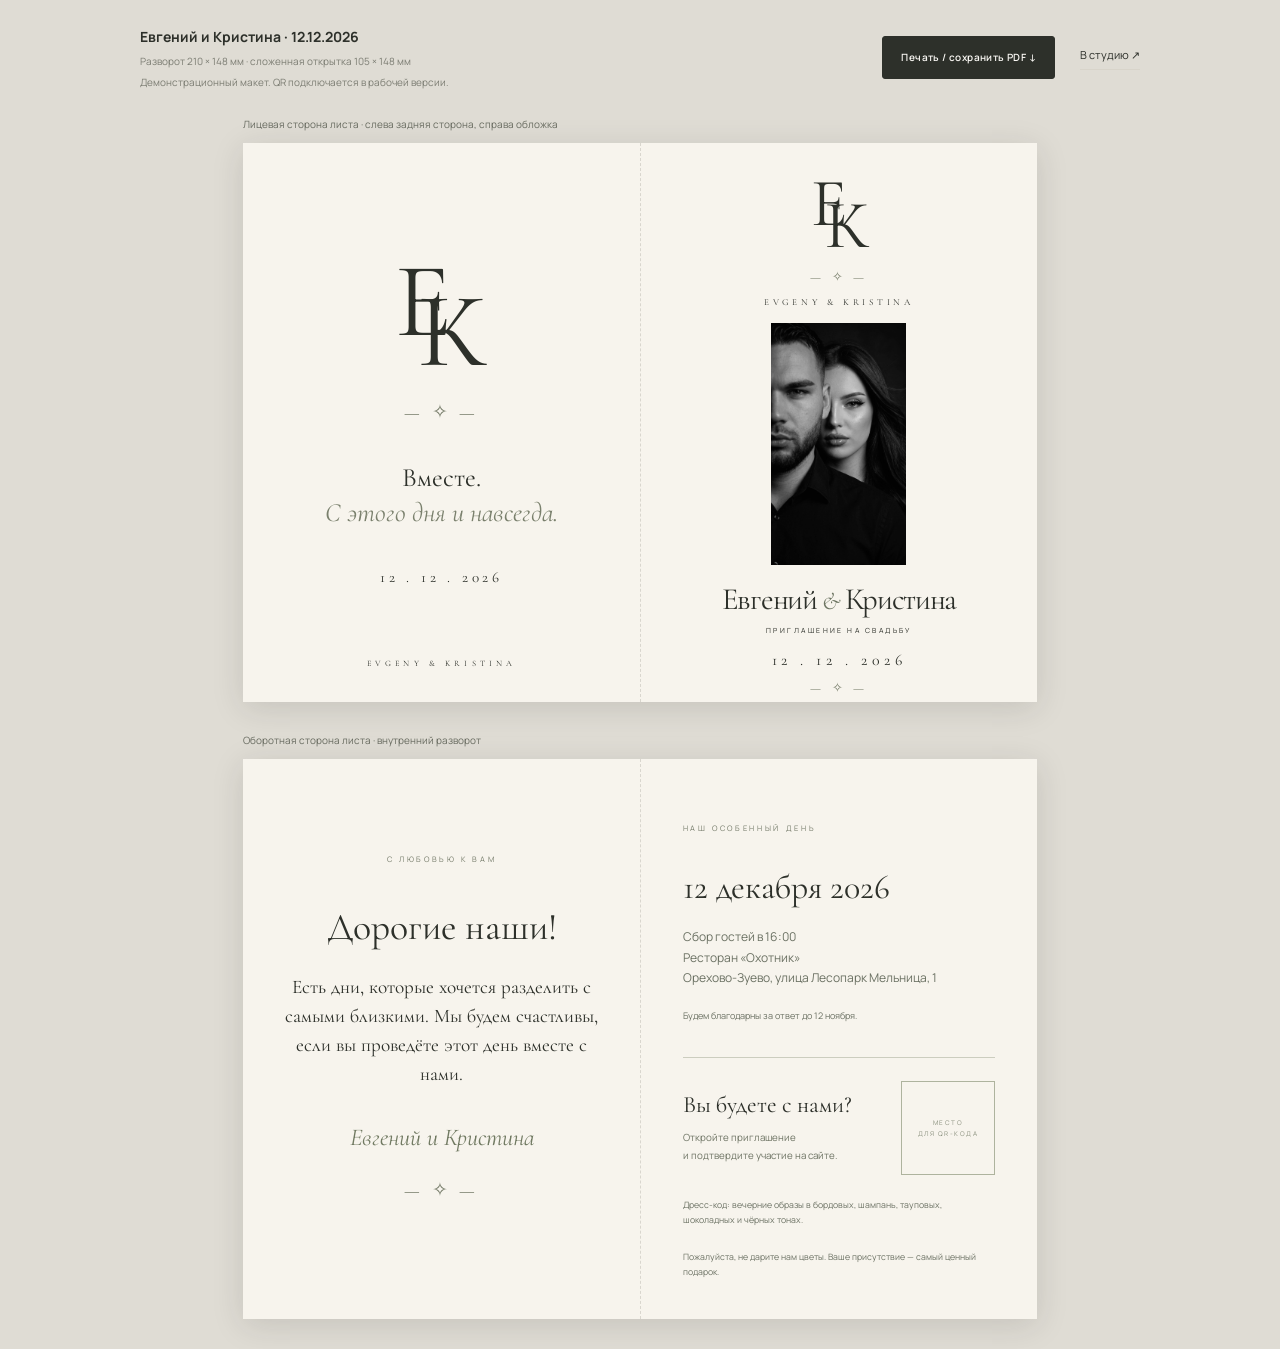
==== commit 31013b53: "Publish wedding invitation client preview" ====
--- a/print.html
+++ b/print.html
@@ -1 +1 @@
-<!doctype html><html lang="ru"><head><meta charset="utf-8"><meta name="viewport" content="width=device-width,initial-scale=1"><title>Приглашение · печатный макет</title><link rel="stylesheet" href="./style.css"><link rel="stylesheet" href="./print.css"><script src="./js/print.js" defer></script></head><body class="print-body"><div class="print-controls"><div><b>Евгений и Кристина · 12.12.2026</b><p>Разворот 210 × 148 мм · сложенная открытка 105 × 148 мм</p><p id="print-warning">Демонстрационный макет. QR подключается в рабочей версии.</p></div><button class="button dark" id="print-button">Печать / сохранить PDF ↓</button><a href="./studio.html" class="text-link">В студию ↗</a></div><div class="spread-label">Лицевая сторона листа · слева задняя сторона, справа обложка</div><main><section class="spread outside"><div class="panel back"><div class="print-monogram">Е<span>К</span></div><div class="print-flourish">— ✧ —</div><p>Вместе.<br><em>С этого дня и навсегда.</em></p><div class="print-back-date">12 . 12 . 2026</div><span class="back-bottom">EVGENY & KRISTINA</span></div><div class="panel front"><div class="front-monogram">Е<span>К</span></div><div class="front-rule">— ✧ —</div><p class="front-latin">EVGENY & KRISTINA</p><img class="print-photo" src="./assets/couple-approved.jpg" alt="Портрет Евгения и Кристины"><h1>Евгений <em>&</em> Кристина</h1><div class="front-invite">ПРИГЛАШЕНИЕ НА СВАДЬБУ</div><div class="front-date">12 . 12 . 2026</div><div class="front-rule bottom-rule">— ✧ —</div></div></section><div class="spread-label">Оборотная сторона листа · внутренний разворот</div><section class="spread inside"><div class="panel inside-letter"><div class="small-print-latin">С ЛЮБОВЬЮ К ВАМ</div><h2 id="print-greeting">Дорогие наши!</h2><p id="print-intro">Есть дни, которые хочется разделить с самыми близкими. Мы будем счастливы, если вы проведёте этот день вместе с нами.</p><div class="print-sign">Евгений и Кристина</div><div class="print-flourish">— ✧ —</div></div><div class="panel inside-details"><div class="small-print-latin">НАШ ОСОБЕННЫЙ ДЕНЬ</div><h2>12 декабря 2026</h2><p id="print-venue">Ресторан «Охотник» · сбор гостей в 16:00.</p><div id="print-schedule"></div><p id="print-deadline" class="print-deadline"></p><div class="print-qr-row"><div><h3>Вы будете с нами?</h3><p>Откройте приглашение<br>и подтвердите участие на сайте.</p></div><div id="print-qr" class="print-qr-placeholder"><span>МЕСТО<br>ДЛЯ QR-КОДА</span></div></div><p class="print-contact" id="print-dress">Дресс-код: вечерние платья, элегантные костюмы, пиджаки с брюками.</p><p class="print-contact" id="print-wishes">Пожалуйста, без цветов.</p><p class="print-contact" id="print-contact"></p></div></section></main></body></html>
+<!doctype html><html lang="ru"><head><meta charset="utf-8"><meta name="viewport" content="width=device-width,initial-scale=1"><title>Приглашение · печатный макет</title><link rel="stylesheet" href="./style.css"><link rel="stylesheet" href="./print.css"><script src="./js/print.js" defer></script></head><body class="print-body"><div class="print-controls"><div><b>Евгений и Кристина · 12.12.2026</b><p>Разворот 210 × 148 мм · сложенная открытка 105 × 148 мм</p><p id="print-warning">Демонстрационный макет. QR подключается в рабочей версии.</p></div><button class="button dark" id="print-button">Печать / сохранить PDF ↓</button><a href="./studio.html" class="text-link">В студию ↗</a></div><div class="spread-label">Лицевая сторона листа · слева задняя сторона, справа обложка</div><main><section class="spread outside"><div class="panel back"><div class="print-monogram">Е<span>К</span></div><div class="print-flourish">— ✧ —</div><p>Вместе.<br><em>С этого дня и навсегда.</em></p><div class="print-back-date">12 . 12 . 2026</div><span class="back-bottom">EVGENY & KRISTINA</span></div><div class="panel front"><div class="front-monogram">Е<span>К</span></div><div class="front-rule">— ✧ —</div><p class="front-latin">EVGENY & KRISTINA</p><img class="print-photo" src="./assets/couple-approved.jpg" alt="Портрет Евгения и Кристины"><h1>Евгений <em>&</em> Кристина</h1><div class="front-invite">ПРИГЛАШЕНИЕ НА СВАДЬБУ</div><div class="front-date">12 . 12 . 2026</div><div class="front-rule bottom-rule">— ✧ —</div></div></section><div class="spread-label">Оборотная сторона листа · внутренний разворот</div><section class="spread inside"><div class="panel inside-letter"><div class="small-print-latin">С ЛЮБОВЬЮ К ВАМ</div><h2 id="print-greeting">Дорогие наши!</h2><p id="print-intro">Есть дни, которые хочется разделить с самыми близкими. Мы будем счастливы, если вы проведёте этот день вместе с нами.</p><div class="print-sign">Евгений и Кристина</div><div class="print-flourish">— ✧ —</div></div><div class="panel inside-details"><div class="small-print-latin">НАШ ОСОБЕННЫЙ ДЕНЬ</div><h2>12 декабря 2026</h2><p id="print-venue">Ресторан «Охотник» · сбор гостей в 16:00.</p><div id="print-schedule"></div><p id="print-deadline" class="print-deadline"></p><div class="print-qr-row"><div><h3>Вы будете с нами?</h3><p>Откройте приглашение<br>и подтвердите участие на сайте.</p></div><div id="print-qr" class="print-qr-placeholder"><span>МЕСТО<br>ДЛЯ QR-КОДА</span></div></div><p class="print-contact" id="print-dress">Дресс-код: вечерние образы в бордовых, шампань, тауповых, шоколадных и чёрных тонах.</p><p class="print-contact" id="print-wishes">Пожалуйста, без цветов.</p><p class="print-contact" id="print-contact"></p></div></section></main></body></html>
--- a/style.css
+++ b/style.css
@@ -17,4 +17,7 @@
 
 .dress-illustration{width:100%;max-width:430px;justify-self:center}.dress-illustration img{width:100%;height:auto}@media(max-width:650px){.dress-illustration{max-width:340px}}
 
+/* Final dress-code editorial */
+.dress-editorial{grid-template-columns:1fr;gap:25px}.dress-copy{max-width:760px}.dress-copy>p{max-width:700px}.dress-illustration{max-width:none;width:100%;border:1px solid var(--line);background:#faf7ef}.dress-illustration img{width:100%;height:auto}.dress-accept{padding:16px 0;border-top:1px solid var(--line);margin-top:20px}.dress-accept a{text-decoration:underline;text-underline-offset:3px}.shared-tools{display:flex;gap:12px;flex-wrap:wrap;margin-top:20px}@media(max-width:650px){.dress-editorial{gap:18px}.dress-illustration{max-width:100%}.shared-tools>*{width:100%;justify-content:center}}
+
 .preview-bar{flex-wrap:wrap;gap:12px}.preview-bar span{flex:1}.preview-bar a{white-space:nowrap}.demo-note{padding:15px 6vw;background:#e8e2d8;font-size:12px;text-align:center}.studio [disabled]{opacity:.65;cursor:default}@media(max-width:650px){.preview-bar span{flex-basis:100%}.preview-bar{justify-content:center}.demo-note{font-size:10px}}
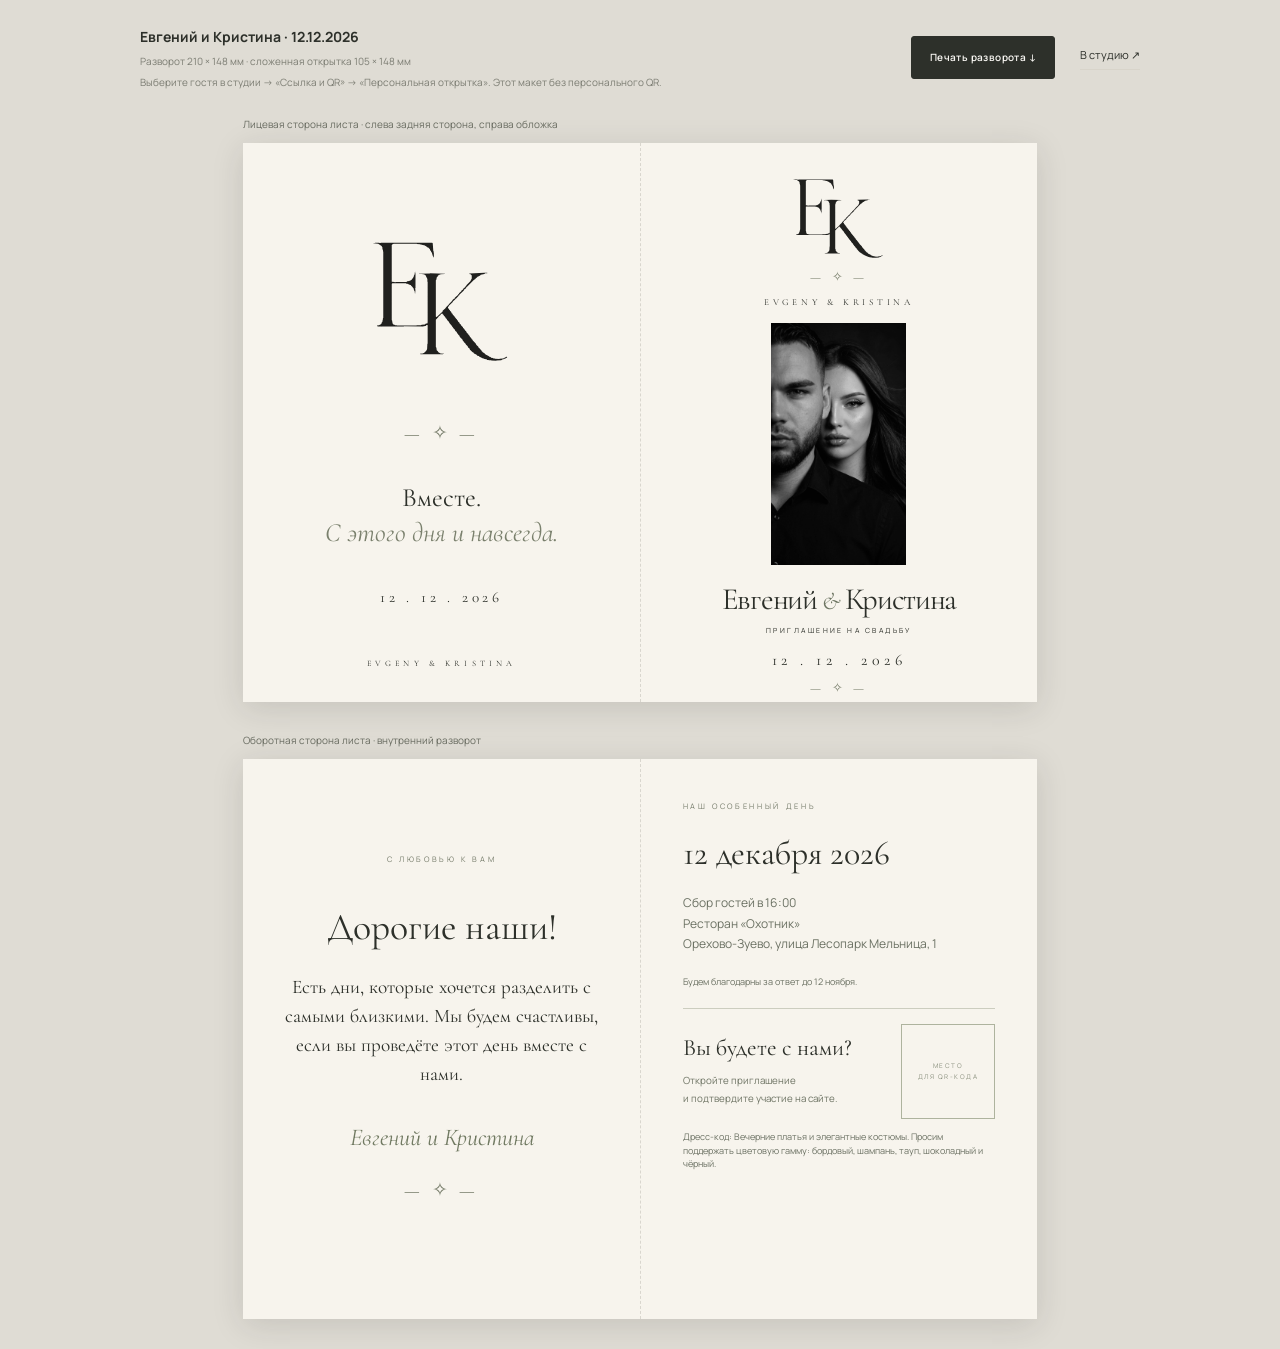
==== commit bf08e400: "Publish wedding invitation client preview" ====
--- a/print.html
+++ b/print.html
@@ -1 +1 @@
-<!doctype html><html lang="ru"><head><meta charset="utf-8"><meta name="viewport" content="width=device-width,initial-scale=1"><title>Приглашение · печатный макет</title><link rel="stylesheet" href="./style.css"><link rel="stylesheet" href="./print.css"><script src="./js/print.js" defer></script></head><body class="print-body"><div class="print-controls"><div><b>Евгений и Кристина · 12.12.2026</b><p>Разворот 210 × 148 мм · сложенная открытка 105 × 148 мм</p><p id="print-warning">Демонстрационный макет. QR подключается в рабочей версии.</p></div><button class="button dark" id="print-button">Печать / сохранить PDF ↓</button><a href="./studio.html" class="text-link">В студию ↗</a></div><div class="spread-label">Лицевая сторона листа · слева задняя сторона, справа обложка</div><main><section class="spread outside"><div class="panel back"><div class="print-monogram">Е<span>К</span></div><div class="print-flourish">— ✧ —</div><p>Вместе.<br><em>С этого дня и навсегда.</em></p><div class="print-back-date">12 . 12 . 2026</div><span class="back-bottom">EVGENY & KRISTINA</span></div><div class="panel front"><div class="front-monogram">Е<span>К</span></div><div class="front-rule">— ✧ —</div><p class="front-latin">EVGENY & KRISTINA</p><img class="print-photo" src="./assets/couple-approved.jpg" alt="Портрет Евгения и Кристины"><h1>Евгений <em>&</em> Кристина</h1><div class="front-invite">ПРИГЛАШЕНИЕ НА СВАДЬБУ</div><div class="front-date">12 . 12 . 2026</div><div class="front-rule bottom-rule">— ✧ —</div></div></section><div class="spread-label">Оборотная сторона листа · внутренний разворот</div><section class="spread inside"><div class="panel inside-letter"><div class="small-print-latin">С ЛЮБОВЬЮ К ВАМ</div><h2 id="print-greeting">Дорогие наши!</h2><p id="print-intro">Есть дни, которые хочется разделить с самыми близкими. Мы будем счастливы, если вы проведёте этот день вместе с нами.</p><div class="print-sign">Евгений и Кристина</div><div class="print-flourish">— ✧ —</div></div><div class="panel inside-details"><div class="small-print-latin">НАШ ОСОБЕННЫЙ ДЕНЬ</div><h2>12 декабря 2026</h2><p id="print-venue">Ресторан «Охотник» · сбор гостей в 16:00.</p><div id="print-schedule"></div><p id="print-deadline" class="print-deadline"></p><div class="print-qr-row"><div><h3>Вы будете с нами?</h3><p>Откройте приглашение<br>и подтвердите участие на сайте.</p></div><div id="print-qr" class="print-qr-placeholder"><span>МЕСТО<br>ДЛЯ QR-КОДА</span></div></div><p class="print-contact" id="print-dress">Дресс-код: вечерние образы в бордовых, шампань, тауповых, шоколадных и чёрных тонах.</p><p class="print-contact" id="print-wishes">Пожалуйста, без цветов.</p><p class="print-contact" id="print-contact"></p></div></section></main></body></html>
+<!doctype html><html lang="ru"><head><meta charset="utf-8"><meta name="viewport" content="width=device-width,initial-scale=1"><title>Приглашение · печатный макет</title><link rel="stylesheet" href="./style.css"><link rel="stylesheet" href="./print.css"><script src="./js/print.js" defer></script></head><body class="print-body"><div class="print-controls"><div><b>Евгений и Кристина · 12.12.2026</b><p>Разворот 210 × 148 мм · сложенная открытка 105 × 148 мм</p><p id="print-warning">Демонстрационный макет. QR подключается в рабочей версии.</p></div><button class="button dark" id="print-button">Печать разворота ↓</button><a href="./studio.html" class="text-link">В студию ↗</a></div><div class="spread-label">Лицевая сторона листа · слева задняя сторона, справа обложка</div><main><section class="spread outside"><div class="panel back"><div class="print-monogram"><img class="ek-logo" src="./assets/monogram.svg" alt="Евгений и Кристина"></div><div class="print-flourish">— ✧ —</div><p>Вместе.<br><em>С этого дня и навсегда.</em></p><div class="print-back-date">12 . 12 . 2026</div><span class="back-bottom">EVGENY & KRISTINA</span></div><div class="panel front"><div class="front-monogram"><img class="ek-logo" src="./assets/monogram.svg" alt="Евгений и Кристина"></div><div class="front-rule">— ✧ —</div><p class="front-latin">EVGENY & KRISTINA</p><img class="print-photo" src="./assets/couple-approved.jpg" alt="Портрет Евгения и Кристины"><h1>Евгений <em>&</em> Кристина</h1><div class="front-invite">ПРИГЛАШЕНИЕ НА СВАДЬБУ</div><div class="front-date">12 . 12 . 2026</div><div class="front-rule bottom-rule">— ✧ —</div></div></section><div class="spread-label">Оборотная сторона листа · внутренний разворот</div><section class="spread inside"><div class="panel inside-letter"><div class="small-print-latin">С ЛЮБОВЬЮ К ВАМ</div><h2 id="print-greeting">Дорогие наши!</h2><p id="print-intro">Есть дни, которые хочется разделить с самыми близкими. Мы будем счастливы, если вы проведёте этот день вместе с нами.</p><div class="print-sign">Евгений и Кристина</div><div class="print-flourish">— ✧ —</div></div><div class="panel inside-details"><div class="small-print-latin">НАШ ОСОБЕННЫЙ ДЕНЬ</div><h2>12 декабря 2026</h2><p id="print-venue">Ресторан «Охотник» · сбор гостей в 16:00.</p><div id="print-schedule"></div><p id="print-deadline" class="print-deadline"></p><div class="print-qr-row"><div><h3>Вы будете с нами?</h3><p>Откройте приглашение<br>и подтвердите участие на сайте.</p></div><div id="print-qr" class="print-qr-placeholder"><span>МЕСТО<br>ДЛЯ QR-КОДА</span></div></div><p class="print-contact" id="print-dress">Дресс-код: вечерние образы в бордовых, шампань, тауповых, шоколадных и чёрных тонах.</p><p class="print-contact" id="print-wishes"></p><p class="print-contact" id="print-contact"></p></div></section></main></body></html>
--- a/style.css
+++ b/style.css
@@ -20,4 +20,10 @@
 /* Final dress-code editorial */
 .dress-editorial{grid-template-columns:1fr;gap:25px}.dress-copy{max-width:760px}.dress-copy>p{max-width:700px}.dress-illustration{max-width:none;width:100%;border:1px solid var(--line);background:#faf7ef}.dress-illustration img{width:100%;height:auto}.dress-accept{padding:16px 0;border-top:1px solid var(--line);margin-top:20px}.dress-accept a{text-decoration:underline;text-underline-offset:3px}.shared-tools{display:flex;gap:12px;flex-wrap:wrap;margin-top:20px}@media(max-width:650px){.dress-editorial{gap:18px}.dress-illustration{max-width:100%}.shared-tools>*{width:100%;justify-content:center}}
 
+/* Unified vector monogram taken from the approved reference. */
+.ek-logo{width:64px;height:55px;object-fit:contain;display:block;flex:none}.brand{width:auto;letter-spacing:normal;gap:20px}.brand i{margin-left:0}.brand .ek-logo{width:62px;height:54px}.rsvp-mark .ek-logo{width:130px;height:112px}.studio-wordmark .ek-logo{width:52px;height:45px}footer>.ek-logo{width:44px;height:38px}.share-actions{flex-wrap:wrap;gap:16px}.share-actions .button{width:100%;justify-content:center}.preview-card-image{display:block;width:100%;height:auto}.studio-card p{overflow-wrap:anywhere}.guest-table td:first-child{max-width:340px;overflow-wrap:anywhere}
+@media(max-width:650px){.brand{gap:10px}.brand .ek-logo{width:44px;height:38px}.brand i{font-size:8px;letter-spacing:1px}.site-header nav{gap:13px;font-size:10px}.site-header{padding:16px}.studio-wordmark .ek-logo{width:42px;height:36px}.studio-actions{flex-wrap:wrap;justify-content:flex-end}.share-actions .text-link{font-size:12px}}
+
+.studio-card>summary{cursor:pointer;font-size:12px;font-weight:600}.studio-card[open]>summary{margin-bottom:20px}
+
 .preview-bar{flex-wrap:wrap;gap:12px}.preview-bar span{flex:1}.preview-bar a{white-space:nowrap}.demo-note{padding:15px 6vw;background:#e8e2d8;font-size:12px;text-align:center}.studio [disabled]{opacity:.65;cursor:default}@media(max-width:650px){.preview-bar span{flex-basis:100%}.preview-bar{justify-content:center}.demo-note{font-size:10px}}
--- a/print.css
+++ b/print.css
@@ -4,3 +4,7 @@
 @media print{.print-body{margin:0;background:white;-webkit-print-color-adjust:exact;print-color-adjust:exact}.print-controls,.spread-label{display:none}.spread{margin:0;box-shadow:none;break-after:page;page-break-after:always}.spread:last-child{break-after:auto;page-break-after:auto}.panel+.panel{border-left:0}body{width:210mm}}
 
 .print-photo{width:auto;max-width:61mm;height:64mm;object-fit:contain;filter:none}
+
+.inside-details{padding-top:11mm}.inside-details h2{margin-top:6mm}.print-qr-row{margin-top:5mm;padding-top:4mm;gap:4mm}.print-contact{margin-top:3mm!important;font-size:2.4mm!important;line-height:1.5!important}.inside-letter h2{overflow-wrap:anywhere}
+
+.print-monogram,.front-monogram{letter-spacing:normal;margin-left:auto;margin-right:auto}.print-monogram{height:33mm;width:39mm}.front-monogram{height:22mm;width:26mm}.print-monogram .ek-logo,.front-monogram .ek-logo{width:100%;height:100%}
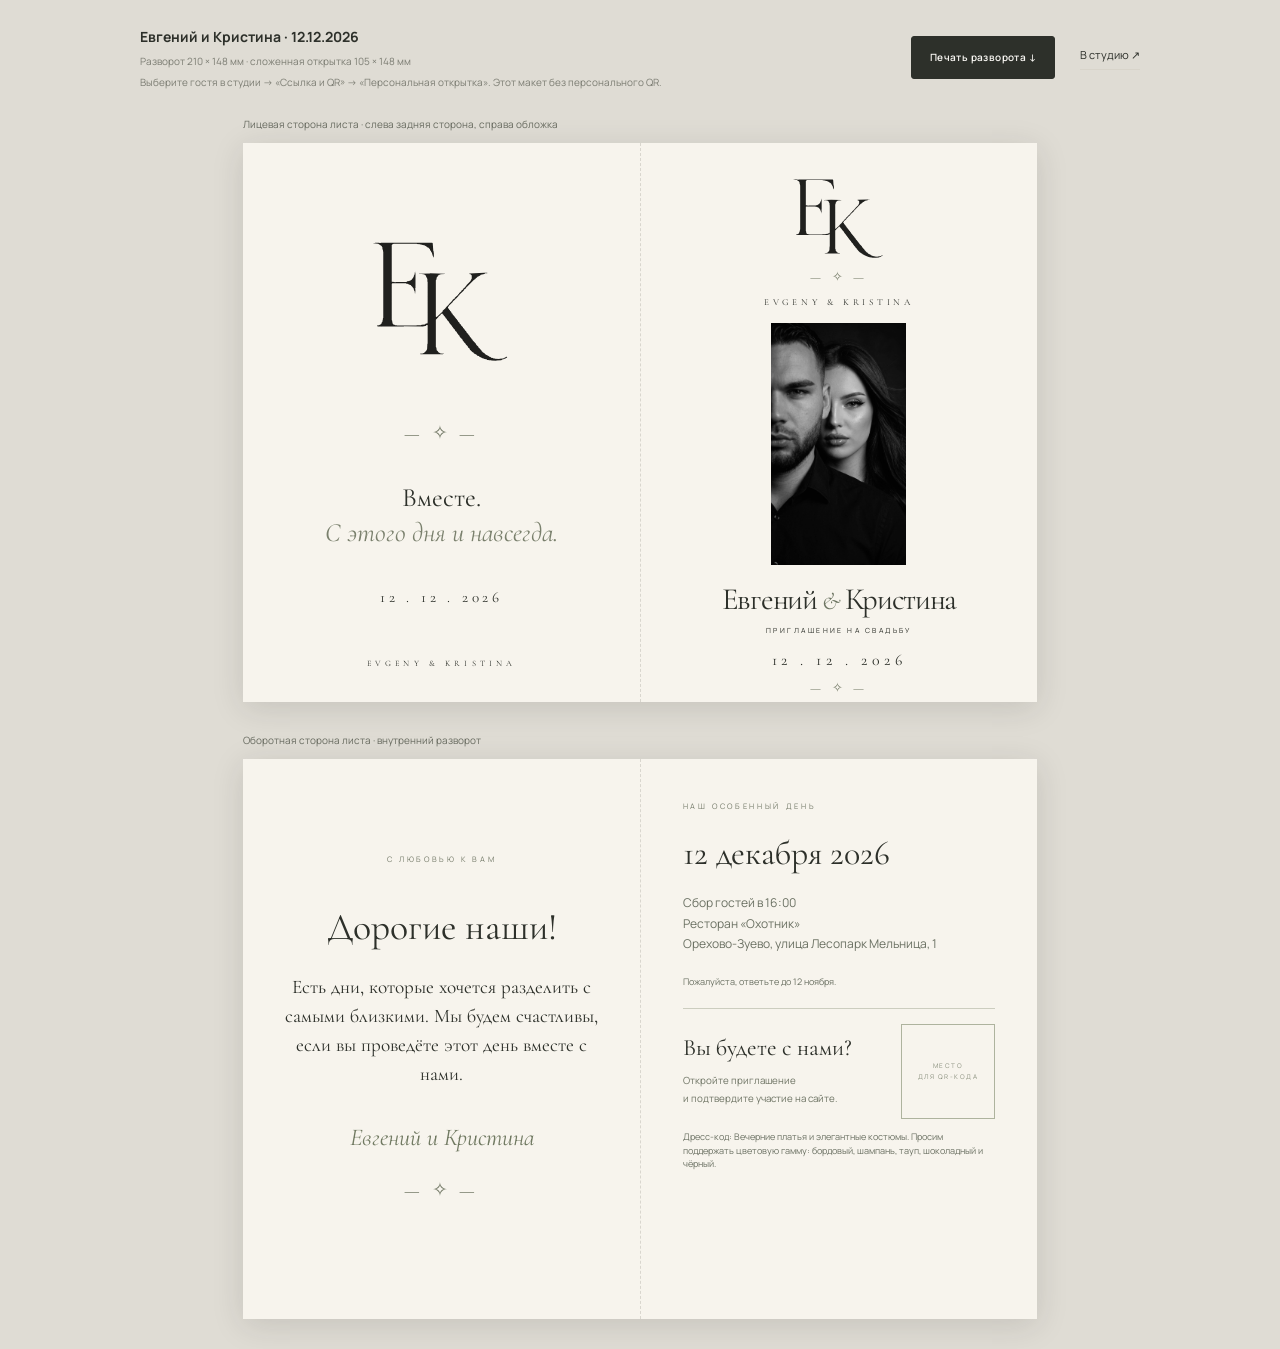
==== commit d3a28d1a: "Publish wedding invitation client preview" ====
--- a/print.html
+++ b/print.html
@@ -1 +1 @@
-<!doctype html><html lang="ru"><head><meta charset="utf-8"><meta name="viewport" content="width=device-width,initial-scale=1"><title>Приглашение · печатный макет</title><link rel="stylesheet" href="./style.css"><link rel="stylesheet" href="./print.css"><script src="./js/print.js" defer></script></head><body class="print-body"><div class="print-controls"><div><b>Евгений и Кристина · 12.12.2026</b><p>Разворот 210 × 148 мм · сложенная открытка 105 × 148 мм</p><p id="print-warning">Демонстрационный макет. QR подключается в рабочей версии.</p></div><button class="button dark" id="print-button">Печать разворота ↓</button><a href="./studio.html" class="text-link">В студию ↗</a></div><div class="spread-label">Лицевая сторона листа · слева задняя сторона, справа обложка</div><main><section class="spread outside"><div class="panel back"><div class="print-monogram"><img class="ek-logo" src="./assets/monogram.svg" alt="Евгений и Кристина"></div><div class="print-flourish">— ✧ —</div><p>Вместе.<br><em>С этого дня и навсегда.</em></p><div class="print-back-date">12 . 12 . 2026</div><span class="back-bottom">EVGENY & KRISTINA</span></div><div class="panel front"><div class="front-monogram"><img class="ek-logo" src="./assets/monogram.svg" alt="Евгений и Кристина"></div><div class="front-rule">— ✧ —</div><p class="front-latin">EVGENY & KRISTINA</p><img class="print-photo" src="./assets/couple-approved.jpg" alt="Портрет Евгения и Кристины"><h1>Евгений <em>&</em> Кристина</h1><div class="front-invite">ПРИГЛАШЕНИЕ НА СВАДЬБУ</div><div class="front-date">12 . 12 . 2026</div><div class="front-rule bottom-rule">— ✧ —</div></div></section><div class="spread-label">Оборотная сторона листа · внутренний разворот</div><section class="spread inside"><div class="panel inside-letter"><div class="small-print-latin">С ЛЮБОВЬЮ К ВАМ</div><h2 id="print-greeting">Дорогие наши!</h2><p id="print-intro">Есть дни, которые хочется разделить с самыми близкими. Мы будем счастливы, если вы проведёте этот день вместе с нами.</p><div class="print-sign">Евгений и Кристина</div><div class="print-flourish">— ✧ —</div></div><div class="panel inside-details"><div class="small-print-latin">НАШ ОСОБЕННЫЙ ДЕНЬ</div><h2>12 декабря 2026</h2><p id="print-venue">Ресторан «Охотник» · сбор гостей в 16:00.</p><div id="print-schedule"></div><p id="print-deadline" class="print-deadline"></p><div class="print-qr-row"><div><h3>Вы будете с нами?</h3><p>Откройте приглашение<br>и подтвердите участие на сайте.</p></div><div id="print-qr" class="print-qr-placeholder"><span>МЕСТО<br>ДЛЯ QR-КОДА</span></div></div><p class="print-contact" id="print-dress">Дресс-код: вечерние образы в бордовых, шампань, тауповых, шоколадных и чёрных тонах.</p><p class="print-contact" id="print-wishes"></p><p class="print-contact" id="print-contact"></p></div></section></main></body></html>
+<!doctype html><html lang="ru"><head><meta charset="utf-8"><meta name="viewport" content="width=device-width,initial-scale=1"><title>Приглашение · печатный макет</title><link rel="stylesheet" href="./style.css"><link rel="stylesheet" href="./print.css"><script src="./js/print.js" defer></script></head><body class="print-body"><div class="print-controls"><div><b>Евгений и Кристина · 12.12.2026</b><p>Разворот 210 × 148 мм · сложенная открытка 105 × 148 мм</p><p id="print-warning">Демонстрационный макет. QR подключается в рабочей версии.</p></div><button class="button dark" id="print-button">Печать разворота ↓</button><a href="./studio.html" class="text-link">В студию ↗</a></div><div class="spread-label">Лицевая сторона листа · слева задняя сторона, справа обложка</div><main><section class="spread outside"><div class="panel back"><div class="print-monogram"><img class="ek-logo" src="./assets/monogram.svg" alt="Евгений и Кристина"></div><div class="print-flourish">— ✧ —</div><p>Вместе.<br><em>С этого дня и навсегда.</em></p><div class="print-back-date">12 . 12 . 2026</div><span class="back-bottom">EVGENY & KRISTINA</span></div><div class="panel front"><div class="front-monogram"><img class="ek-logo" src="./assets/monogram.svg" alt="Евгений и Кристина"></div><div class="front-rule">— ✧ —</div><p class="front-latin">EVGENY & KRISTINA</p><img class="print-photo" src="./assets/couple-approved.jpg" alt="Портрет Евгения и Кристины"><h1>Евгений <em>&</em> Кристина</h1><div class="front-invite">ПРИГЛАШЕНИЕ НА СВАДЬБУ</div><div class="front-date">12 . 12 . 2026</div><div class="front-rule bottom-rule">— ✧ —</div></div></section><div class="spread-label">Оборотная сторона листа · внутренний разворот</div><section class="spread inside"><div class="panel inside-letter"><div class="small-print-latin">С ЛЮБОВЬЮ К ВАМ</div><h2 id="print-greeting">Дорогие наши!</h2><p id="print-intro">Есть дни, которые хочется разделить с самыми близкими. Мы будем счастливы, если вы проведёте этот день вместе с нами.</p><div class="print-sign">Евгений и Кристина</div><div class="print-flourish">— ✧ —</div></div><div class="panel inside-details"><div class="small-print-latin">НАШ ОСОБЕННЫЙ ДЕНЬ</div><h2>12 декабря 2026</h2><p id="print-venue">Ресторан «Охотник» · сбор гостей в 16:00.</p><div id="print-schedule"></div><p id="print-deadline" class="print-deadline" hidden></p><div class="print-qr-row"><div><h3>Вы будете с нами?</h3><p>Откройте приглашение<br>и подтвердите участие на сайте.</p></div><div id="print-qr" class="print-qr-placeholder"><span>МЕСТО<br>ДЛЯ QR-КОДА</span></div></div><p class="print-contact" id="print-dress">Дресс-код: вечерние образы в бордовых, шампань, тауповых, шоколадных и чёрных тонах.</p><p class="print-contact" id="print-wishes"></p><p class="print-contact" id="print-contact"></p></div></section></main></body></html>
--- a/style.css
+++ b/style.css
@@ -26,4 +26,30 @@
 
 .studio-card>summary{cursor:pointer;font-size:12px;font-weight:600}.studio-card[open]>summary{margin-bottom:20px}
 
+/* The invitation opens with its recipient, followed by the couple and their photograph. */
+.invitation-welcome{display:flex;align-items:center;justify-content:center;min-height:calc(100svh - 112px);padding:64px 24px 58px;border-bottom:1px solid var(--line);position:relative;background:radial-gradient(ellipse at 50% 25%,#fcfaf6 0,transparent 75%)}
+.invitation-welcome .invitation-body{width:100%;max-width:900px;margin:auto}
+.welcome-kicker{font-size:10px;letter-spacing:2.6px;color:var(--muted)}
+.welcome-flourish{display:block;font:24px var(--serif);letter-spacing:8px;color:#7b806d;margin:23px 0}
+.invitation-welcome h1{font:clamp(48px,6.2vw,86px)/1.02 var(--serif);letter-spacing:-1.5px;max-width:900px;margin:0 auto 27px;overflow-wrap:anywhere;text-wrap:balance}
+.invitation-welcome .letter{font:25px/1.5 var(--serif);max-width:640px;margin:0 auto;white-space:pre-line}
+.invitation-welcome .letter-sign{font:italic 22px/1.4 var(--serif);margin:22px 0 0;color:#6d7562}
+.welcome-actions{display:flex;align-items:center;justify-content:center;flex-direction:column;gap:20px;margin-top:34px}
+.welcome-answer{min-height:54px;gap:36px;max-width:100%;padding:18px 27px}
+.welcome-details{font-size:11px;color:var(--muted);display:inline-flex;align-items:center;gap:17px;padding:7px 0;border-bottom:1px solid transparent}
+.welcome-details:hover{border-color:var(--line);color:var(--ink)}
+.welcome-date{font-size:10px;letter-spacing:.6px;color:var(--muted);margin-top:32px}
+.celebration-section.hero{display:block;min-height:0;text-align:center;padding:70px 24px 46px;max-width:1000px}
+.celebration-section .eyebrow{justify-content:center}
+.celebration-section #hero-title{font:clamp(64px,8vw,110px)/.9 var(--serif);letter-spacing:-3px;margin:26px auto}
+.celebration-section #hero-title em{font-size:.55em;color:#7a806d}
+.celebration-section .hero-description{font:24px/1.4 var(--serif);margin:22px auto 0}
+.celebration-section .hero-date{justify-content:center;margin:28px auto 0}
+.celebration-section .countdown{margin-top:30px}
+.celebration-section .countdown>span{font-size:40px}
+.couple-photo-section{padding:20px 24px 74px;display:flex;justify-content:center}
+.couple-photo-section .hero-art{max-width:375px;padding:0}
+.couple-photo-section .photo-mat{transform:none;padding:20px 20px 16px}
+@media(max-width:650px){.invitation-welcome{min-height:calc(100svh - 80px);padding:42px 22px 38px}.welcome-kicker{font-size:8px;letter-spacing:1.8px}.welcome-flourish{margin:20px 0;font-size:20px}.invitation-welcome h1{font-size:clamp(43px,10.5vw,61px);letter-spacing:-.7px;margin-bottom:22px}.invitation-welcome .letter{font-size:22px;line-height:1.45}.invitation-welcome .letter-sign{font-size:20px;margin-top:18px}.welcome-actions{margin-top:27px;gap:14px}.welcome-answer{width:100%;max-width:340px;font-size:11px;justify-content:space-between;padding:16px 20px}.welcome-date{font-size:9px;letter-spacing:.2px;margin-top:25px}.celebration-section.hero{padding:49px 22px 24px}.celebration-section #hero-title{font-size:72px;letter-spacing:-2px}.celebration-section .hero-description{font-size:23px}.celebration-section .hero-location{max-width:280px;margin:15px auto 0}.couple-photo-section{padding:18px 24px 50px}.couple-photo-section .hero-art{max-width:310px}.couple-photo-section .photo-mat{padding:16px}.celebration-section .countdown>span{font-size:36px}}
+
 .preview-bar{flex-wrap:wrap;gap:12px}.preview-bar span{flex:1}.preview-bar a{white-space:nowrap}.demo-note{padding:15px 6vw;background:#e8e2d8;font-size:12px;text-align:center}.studio [disabled]{opacity:.65;cursor:default}@media(max-width:650px){.preview-bar span{flex-basis:100%}.preview-bar{justify-content:center}.demo-note{font-size:10px}}
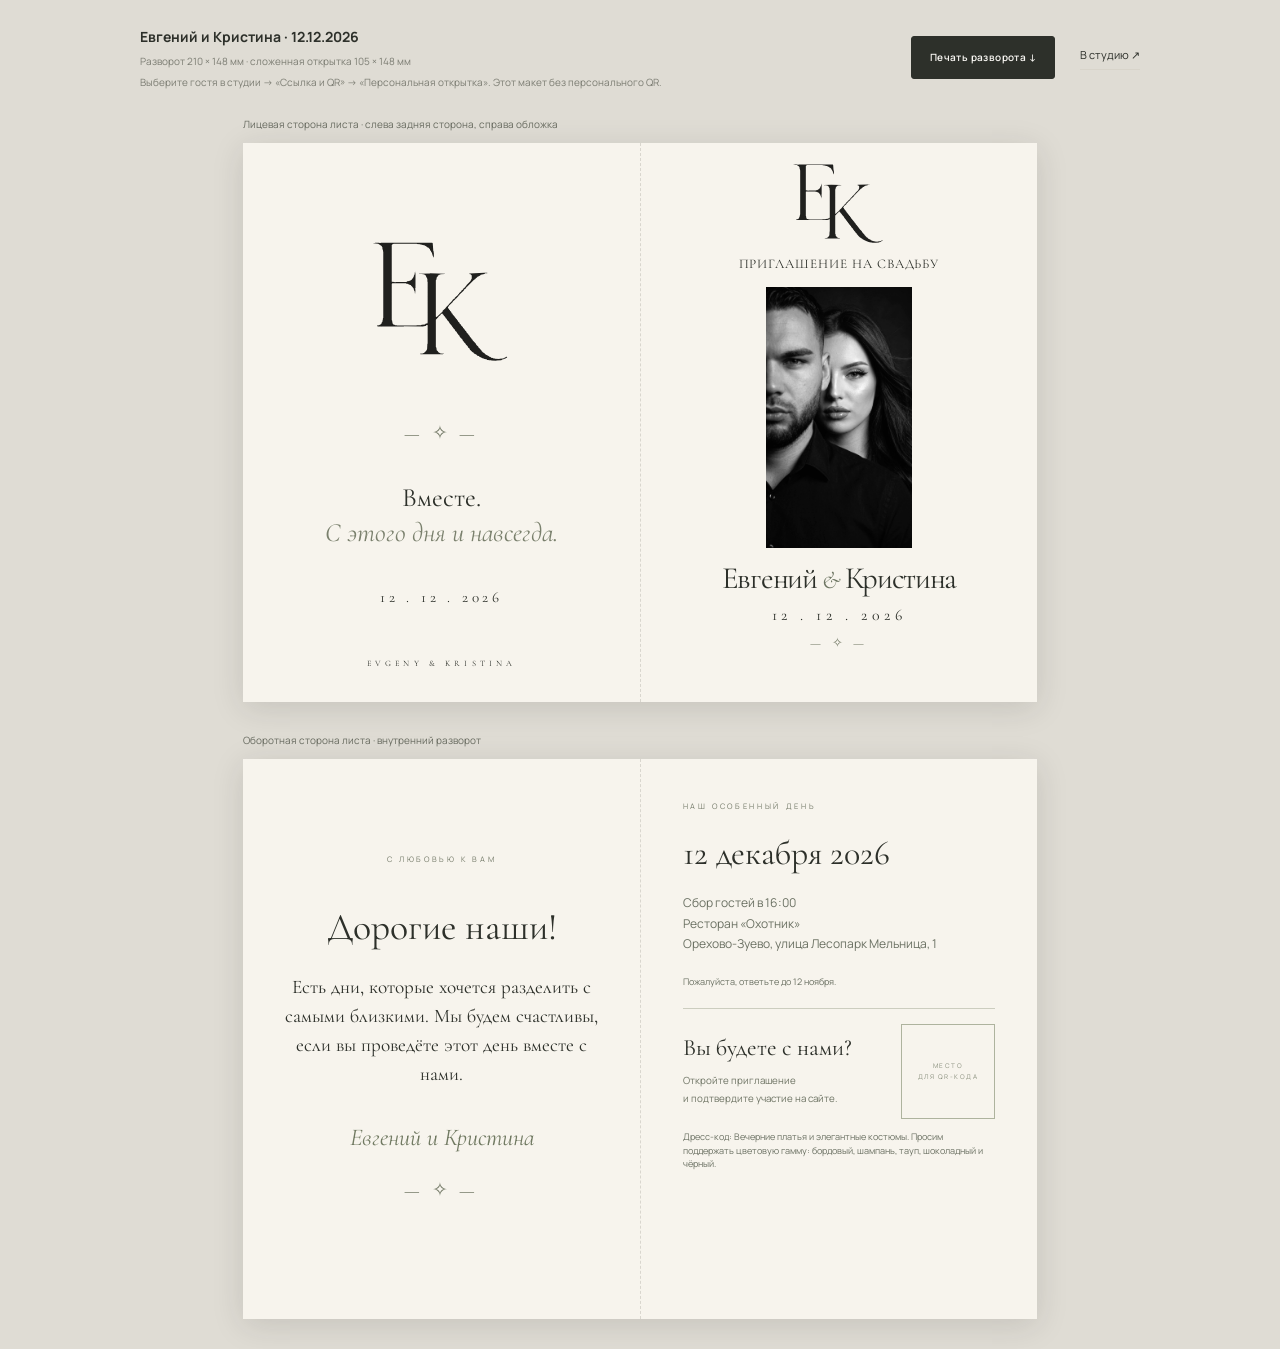
==== commit c4012e24: "Publish wedding invitation client preview" ====
--- a/print.html
+++ b/print.html
@@ -1 +1 @@
-<!doctype html><html lang="ru"><head><meta charset="utf-8"><meta name="viewport" content="width=device-width,initial-scale=1"><title>Приглашение · печатный макет</title><link rel="stylesheet" href="./style.css"><link rel="stylesheet" href="./print.css"><script src="./js/print.js" defer></script></head><body class="print-body"><div class="print-controls"><div><b>Евгений и Кристина · 12.12.2026</b><p>Разворот 210 × 148 мм · сложенная открытка 105 × 148 мм</p><p id="print-warning">Демонстрационный макет. QR подключается в рабочей версии.</p></div><button class="button dark" id="print-button">Печать разворота ↓</button><a href="./studio.html" class="text-link">В студию ↗</a></div><div class="spread-label">Лицевая сторона листа · слева задняя сторона, справа обложка</div><main><section class="spread outside"><div class="panel back"><div class="print-monogram"><img class="ek-logo" src="./assets/monogram.svg" alt="Евгений и Кристина"></div><div class="print-flourish">— ✧ —</div><p>Вместе.<br><em>С этого дня и навсегда.</em></p><div class="print-back-date">12 . 12 . 2026</div><span class="back-bottom">EVGENY & KRISTINA</span></div><div class="panel front"><div class="front-monogram"><img class="ek-logo" src="./assets/monogram.svg" alt="Евгений и Кристина"></div><div class="front-rule">— ✧ —</div><p class="front-latin">EVGENY & KRISTINA</p><img class="print-photo" src="./assets/couple-approved.jpg" alt="Портрет Евгения и Кристины"><h1>Евгений <em>&</em> Кристина</h1><div class="front-invite">ПРИГЛАШЕНИЕ НА СВАДЬБУ</div><div class="front-date">12 . 12 . 2026</div><div class="front-rule bottom-rule">— ✧ —</div></div></section><div class="spread-label">Оборотная сторона листа · внутренний разворот</div><section class="spread inside"><div class="panel inside-letter"><div class="small-print-latin">С ЛЮБОВЬЮ К ВАМ</div><h2 id="print-greeting">Дорогие наши!</h2><p id="print-intro">Есть дни, которые хочется разделить с самыми близкими. Мы будем счастливы, если вы проведёте этот день вместе с нами.</p><div class="print-sign">Евгений и Кристина</div><div class="print-flourish">— ✧ —</div></div><div class="panel inside-details"><div class="small-print-latin">НАШ ОСОБЕННЫЙ ДЕНЬ</div><h2>12 декабря 2026</h2><p id="print-venue">Ресторан «Охотник» · сбор гостей в 16:00.</p><div id="print-schedule"></div><p id="print-deadline" class="print-deadline" hidden></p><div class="print-qr-row"><div><h3>Вы будете с нами?</h3><p>Откройте приглашение<br>и подтвердите участие на сайте.</p></div><div id="print-qr" class="print-qr-placeholder"><span>МЕСТО<br>ДЛЯ QR-КОДА</span></div></div><p class="print-contact" id="print-dress">Дресс-код: вечерние образы в бордовых, шампань, тауповых, шоколадных и чёрных тонах.</p><p class="print-contact" id="print-wishes"></p><p class="print-contact" id="print-contact"></p></div></section></main></body></html>
+<!doctype html><html lang="ru"><head><meta charset="utf-8"><meta name="viewport" content="width=device-width,initial-scale=1"><title>Приглашение · печатный макет</title><link rel="stylesheet" href="./style.css"><link rel="stylesheet" href="./print.css"><script src="./js/print.js" defer></script></head><body class="print-body"><div class="print-controls"><div><b>Евгений и Кристина · 12.12.2026</b><p>Разворот 210 × 148 мм · сложенная открытка 105 × 148 мм</p><p id="print-warning">Демонстрационный макет. QR подключается в рабочей версии.</p></div><button class="button dark" id="print-button">Печать разворота ↓</button><a href="./studio.html" class="text-link">В студию ↗</a></div><div class="spread-label">Лицевая сторона листа · слева задняя сторона, справа обложка</div><main><section class="spread outside"><div class="panel back"><div class="print-monogram"><img class="ek-logo" src="./assets/monogram.svg" alt="Евгений и Кристина"></div><div class="print-flourish">— ✧ —</div><p>Вместе.<br><em>С этого дня и навсегда.</em></p><div class="print-back-date">12 . 12 . 2026</div><span class="back-bottom">EVGENY & KRISTINA</span></div><div class="panel front"><div class="front-monogram"><img class="ek-logo" src="./assets/monogram.svg" alt="Евгений и Кристина"></div><div class="front-invite">ПРИГЛАШЕНИЕ НА СВАДЬБУ</div><img class="print-photo" src="./assets/couple-approved.jpg" alt="Портрет Евгения и Кристины"><h1>Евгений <em>&</em> Кристина</h1><div class="front-date">12 . 12 . 2026</div><div class="front-rule bottom-rule">— ✧ —</div></div></section><div class="spread-label">Оборотная сторона листа · внутренний разворот</div><section class="spread inside"><div class="panel inside-letter"><div class="small-print-latin">С ЛЮБОВЬЮ К ВАМ</div><h2 id="print-greeting">Дорогие наши!</h2><p id="print-intro">Есть дни, которые хочется разделить с самыми близкими. Мы будем счастливы, если вы проведёте этот день вместе с нами.</p><div class="print-sign">Евгений и Кристина</div><div class="print-flourish">— ✧ —</div></div><div class="panel inside-details"><div class="small-print-latin">НАШ ОСОБЕННЫЙ ДЕНЬ</div><h2>12 декабря 2026</h2><p id="print-venue">Ресторан «Охотник» · сбор гостей в 16:00.</p><div id="print-schedule"></div><p id="print-deadline" class="print-deadline" hidden></p><div class="print-qr-row"><div><h3>Вы будете с нами?</h3><p>Откройте приглашение<br>и подтвердите участие на сайте.</p></div><div id="print-qr" class="print-qr-placeholder"><span>МЕСТО<br>ДЛЯ QR-КОДА</span></div></div><p class="print-contact" id="print-dress">Дресс-код: вечерние образы в бордовых, шампань, тауповых, шоколадных и чёрных тонах.</p><p class="print-contact" id="print-wishes"></p><p class="print-contact" id="print-contact"></p></div></section></main></body></html>
--- a/style.css
+++ b/style.css
@@ -52,4 +52,6 @@
 .couple-photo-section .photo-mat{transform:none;padding:20px 20px 16px}
 @media(max-width:650px){.invitation-welcome{min-height:calc(100svh - 80px);padding:42px 22px 38px}.welcome-kicker{font-size:8px;letter-spacing:1.8px}.welcome-flourish{margin:20px 0;font-size:20px}.invitation-welcome h1{font-size:clamp(43px,10.5vw,61px);letter-spacing:-.7px;margin-bottom:22px}.invitation-welcome .letter{font-size:22px;line-height:1.45}.invitation-welcome .letter-sign{font-size:20px;margin-top:18px}.welcome-actions{margin-top:27px;gap:14px}.welcome-answer{width:100%;max-width:340px;font-size:11px;justify-content:space-between;padding:16px 20px}.welcome-date{font-size:9px;letter-spacing:.2px;margin-top:25px}.celebration-section.hero{padding:49px 22px 24px}.celebration-section #hero-title{font-size:72px;letter-spacing:-2px}.celebration-section .hero-description{font-size:23px}.celebration-section .hero-location{max-width:280px;margin:15px auto 0}.couple-photo-section{padding:18px 24px 50px}.couple-photo-section .hero-art{max-width:310px}.couple-photo-section .photo-mat{padding:16px}.celebration-section .countdown>span{font-size:36px}}
 
+.photo-settings-card{display:grid;grid-template-columns:1fr 280px;gap:38px;align-items:start}.photo-settings-card img{width:100%;border:1px solid var(--line)}.photo-settings-card input[type=range]{width:100%;padding:10px 0;accent-color:#68755b}.photo-settings-card output{font-weight:400}.photo-settings-actions{display:flex;gap:10px;flex-wrap:wrap;margin:18px 0 10px}.photo-settings-card form{margin-top:22px}#photo-settings-status{min-height:2em;margin-top:12px}@media(max-width:650px){.photo-settings-card{grid-template-columns:1fr;gap:24px}.photo-settings-card>div:last-child{max-width:300px;margin:auto}}
+
 .preview-bar{flex-wrap:wrap;gap:12px}.preview-bar span{flex:1}.preview-bar a{white-space:nowrap}.demo-note{padding:15px 6vw;background:#e8e2d8;font-size:12px;text-align:center}.studio [disabled]{opacity:.65;cursor:default}@media(max-width:650px){.preview-bar span{flex-basis:100%}.preview-bar{justify-content:center}.demo-note{font-size:10px}}
--- a/print.css
+++ b/print.css
@@ -8,3 +8,5 @@
 .inside-details{padding-top:11mm}.inside-details h2{margin-top:6mm}.print-qr-row{margin-top:5mm;padding-top:4mm;gap:4mm}.print-contact{margin-top:3mm!important;font-size:2.4mm!important;line-height:1.5!important}.inside-letter h2{overflow-wrap:anywhere}
 
 .print-monogram,.front-monogram{letter-spacing:normal;margin-left:auto;margin-right:auto}.print-monogram{height:33mm;width:39mm}.front-monogram{height:22mm;width:26mm}.print-monogram .ek-logo,.front-monogram .ek-logo{width:100%;height:100%}
+
+.front{padding-top:5mm}.front-monogram{margin-bottom:3mm}.front-invite{font:3.5mm var(--serif);letter-spacing:.25mm;margin:0 0 4mm}.print-photo{width:44mm;height:69mm}.front h1{font:8.2mm/1 var(--serif);margin-top:4mm}.front-date{margin-top:3mm}
